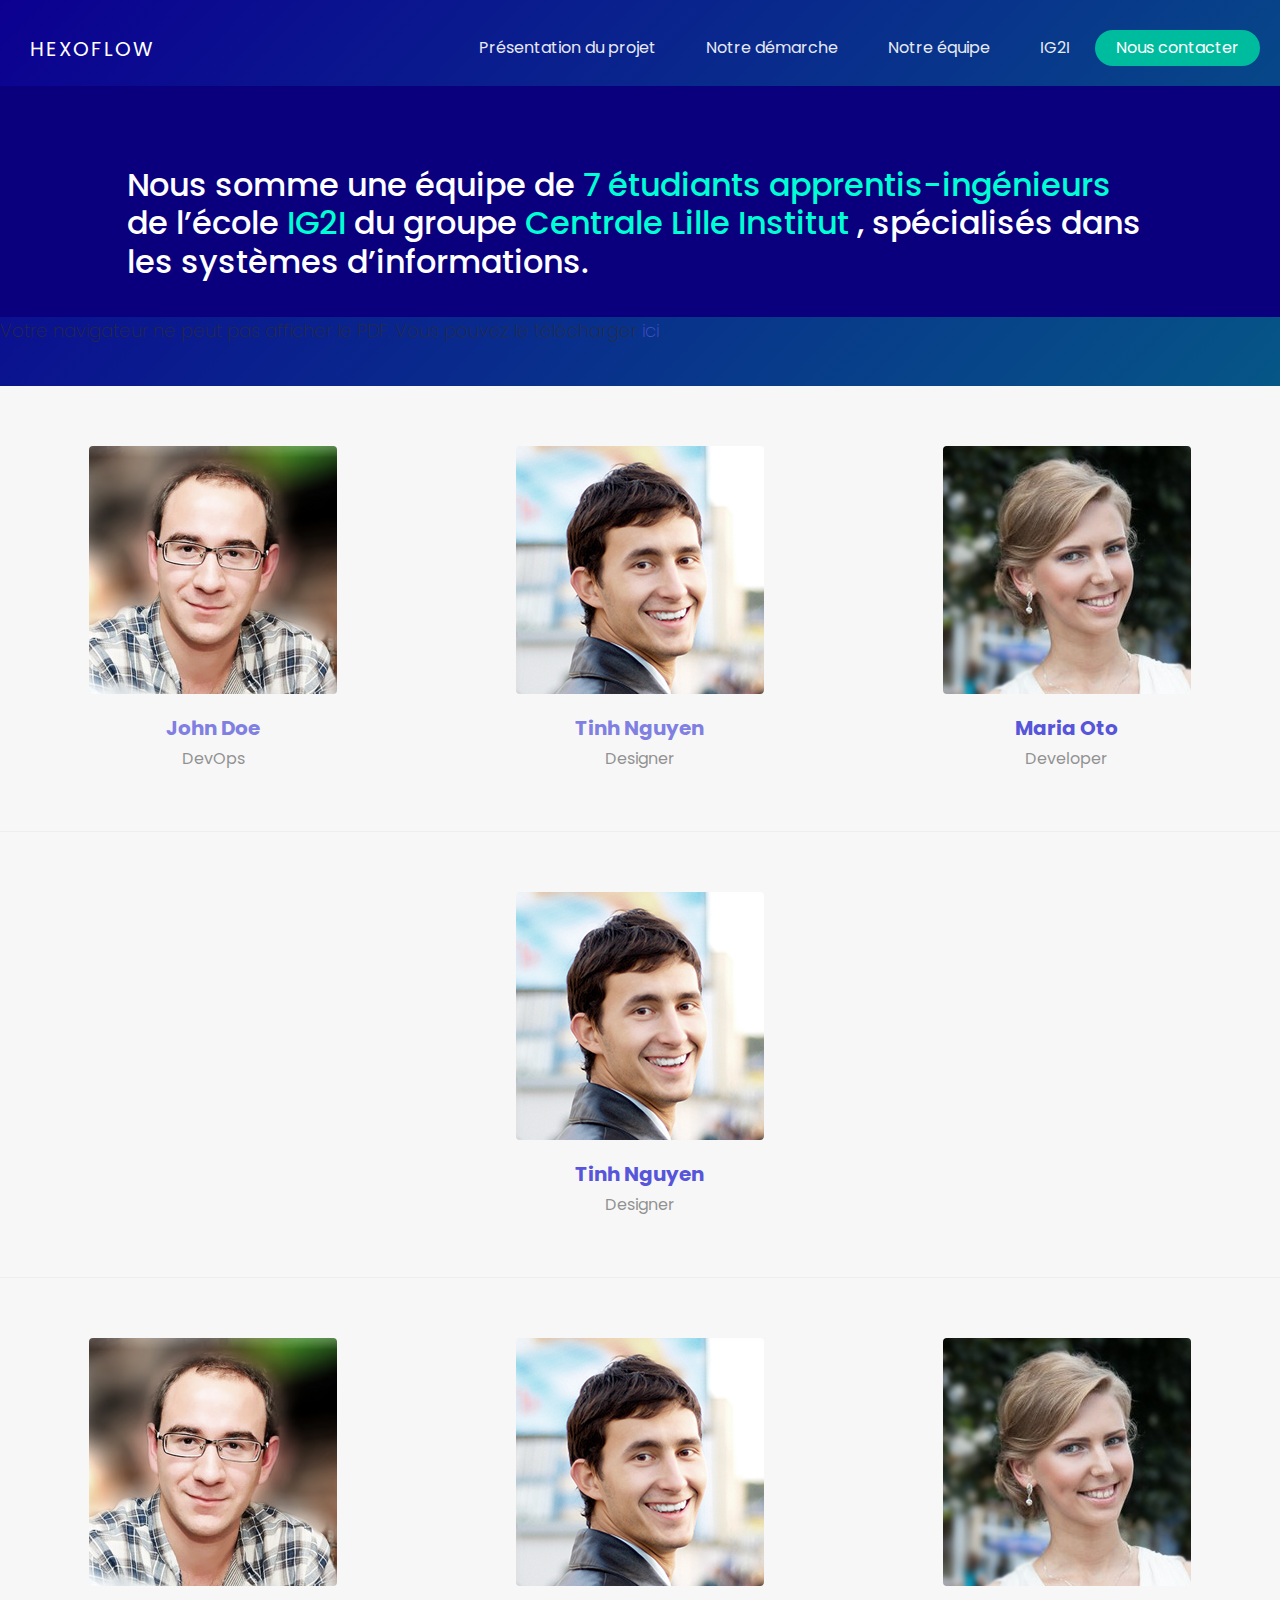
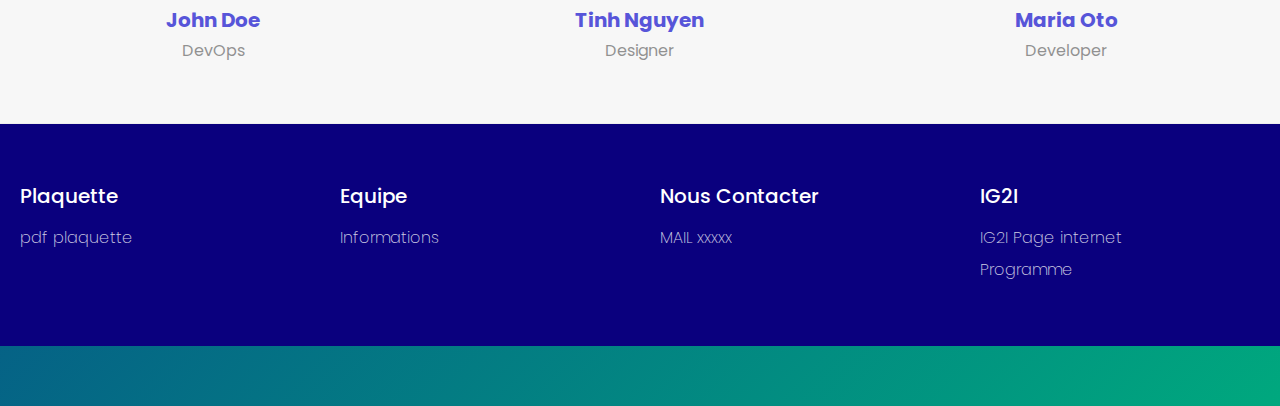
==== dev-space/equipe_info.html @ 952542ab "cv index work" ====
<!DOCTYPE html>
<html lang="en">

<head>
    <meta name="generator" content="Hugo 0.48" />
    <meta charset="utf-8">
    <meta name="robots" content="index, follow">
    <meta name="viewport" content="width=device-width, initial-scale=1.0, shrink-to-fit=no">
    <meta http-equiv="x-ua-compatible" content="ie=edge">
    <title>Hexoflow</title>
    <meta name="keywords" content="yeo">
    <link href="https://fonts.googleapis.com/css?family=Poppins:200,400,700" rel="stylesheet">
    <link rel="stylesheet" href="./css/spectre.css">
    <link rel="stylesheet" href="./css/spectre-icons.css">
    <link rel="stylesheet" href="./css/spectre-exp.css">
    <link rel="stylesheet" href="./css/yeo.css">
    <meta property="og:title" content="">
    <meta property="og:url" content="">
    <meta property="og:description" content="">
    <meta property="og:site_name" content="">
    <meta property="og:type" content="product">
    <meta property="og:image" content="">
</head>

<body>
    <div class="yeo-slogan">
        <div class="container yeo-header">
            <div class="columns">
                <div class="column col-12">
                    <header class="navbar">
                        <section class="navbar-section">
                            <a class="navbar-brand logo" href="./">
                                <img class="logo-img" src="./images_template_template/logo.svg" alt=""><span>Hexoflow</span>
                            </a>
                        </section>
                        <section class="navbar-section hide-sm">
                            <a class="btn btn-link" href="index.html/#pres">Présentation du projet</a>
                            <a class="btn btn-link" href="index.html#Demarche">Notre démarche</a>
                            <a class="btn btn-link" href="index.html#team">Notre équipe</a>
                            <a class="btn btn-link" href="index.html#IG2I">IG2I</a>
                            <a class="btn btn-primary btn-hire-me" href="index.html" >Nous contacter</a>
                        </section>
                    </header>
                </div>
            </div>
        </div>

        <div class="yeo-work" id="Demarche">
            <div class="container information_image">
                <div class="columns">
                    <div class="column col-10 col-sm-12 centered">
                        <h2 class="information_txt-feature">
                            Nous somme une équipe de <span class="yeo-work-feature-bold">7 étudiants apprentis-ingénieurs</span> de l’école <span class="yeo-work-feature-bold">IG2I</span> du groupe 
                            <span class="yeo-work-feature-bold">Centrale Lille Institut </span>, spécialisés dans les systèmes d’informations.
                    </h2>
                    </div>
                </div>
            </div>
        </div>

        <object data="nom_du_fichier.pdf" type="application/pdf" width="100%" height="800px">
            <p>Votre navigateur ne peut pas afficher le PDF. Vous pouvez le télécharger <a href="application/CV_LeMeurEric_FR.pdf">ici</a>.</p>
        </object>
        
        <div class="yeo-team" id="team">
            <div class="container yeo-body">
                <div class="columns">
                    
                    <div class="column col-4 col-sm-12">
                        <a href=""><img class="s-circle" src="./images_template/team-1.jpg" alt=""></a>
                        <a href=""><span class="name">John Doe</span></a>
                        <span class="title">DevOps</span>
                    </div>
                    <div class="column col-4 col-sm-12">
                        <a href=""><img class="s-circle" src="./images_template/team-2.jpg" alt=""></a>
                        <a href=""><span class="name">Tinh Nguyen</span></a>
                        <span class="title">Designer</span>
                    </div>
                    <div class="column col-4 col-sm-12">
                        <a href=""><img class="s-circle" src="./images_template/team-3.jpg" alt=""></a>
                        <a href=" "><span class="name">Maria Oto</span></a>
                        <span class="title">Developer</span>
                    </div>
                </div>
            </div>
        </div>

        <div class="yeo-team" id="team">
            <div class="container yeo-body">
                <div class="columns">
                
                    <div class="column col-4 col-sm-12">
                        
                    </div>
                    <div class="column col-4 col-sm-12">
                        <a href=""><img class="s-circle" src="./images_template/team-2.jpg" alt=""></a>
                        <a href=" "><span class="name">Tinh Nguyen</span></a>
                        <span class="title">Designer</span>
                    </div>
                    <div class="column col-4 col-sm-12">
                        
                    </div>
                </div>
            </div>
        </div>

        <div class="yeo-team" id="team">
            <div class="container yeo-body">
                <div class="columns">
                
                    <div class="column col-4 col-sm-12">
                        <a href=""><img class="s-circle" src="./images_template/team-1.jpg" alt=""></a>
                        <a href=" "><span class="name">John Doe</span></a>
                        <span class="title">DevOps</span>
                    </div>
                    <div class="column col-4 col-sm-12">
                        <a href=""><img class="s-circle" src="./images_template/team-2.jpg" alt=""></a>
                        <a href=" "><span class="name">Tinh Nguyen</span></a>
                        <span class="title">Designer</span>
                    </div>
                    <div class="column col-4 col-sm-12">
                        <a href=""><img class="s-circle" src="./images_template/team-3.jpg" alt=""></a>
                        <a href=" "><span class="name">Maria Oto</span></a>
                        <span class="title">Developer</span>
                    </div>
                </div>
            </div>
        </div>

        <div class="yeo-footer">
            <div class="container">
                <div class="columns">
                    <div class="column col-3 col-sm-6">
                        <div class="yeo-footer-content">
                            <h4>Plaquette</h4>
                            <ul class="nav">
                                <li class="nav-item">
                                    <a href=" ">pdf plaquette</a>
                                </li>
                            </ul>
                        </div>
                    </div>
                    <div class="column col-3 col-sm-6">
                        <div class="yeo-footer-content">
                            <h4>Equipe</h4>
                            <ul class="nav">
                                <li class="nav-item">
                                    <a href=" ">Informations </a>
                                </li>
                                
                            </ul>
                        </div>
                    </div>

                    <div class="column col-3 col-sm-6">
                        <div class="yeo-footer-content">
                            <h4>Nous Contacter</h4>
                            <ul class="nav">
                                <li class="nav-item">
                                    <a href=" ">MAIL xxxxx</a>
                                </li>
                                
                            </ul>
                        </div>
                    </div>

                    <div class="column col-3 col-sm-6">
                        <div class="yeo-footer-content">
                            <h4>IG2I</h4>
                            <ul class="nav">
                                <li class="nav-item">
                                    <a href="https://ig2i.centralelille.fr/"> IG2I Page internet </a>
                                </li>
                                <li class="nav-item">
                                    <a href="https://ig2i.centralelille.fr/ig2i/tronc-commun/"> Programme </a>
                                </li>
                            
                            </ul>
                        </div>
                    </div>

                </div>
            </div>
        </div>
</body>

</html>
---- dev-space/css/spectre-icons.css ----
/*! Spectre.css Icons v0.5.3 | MIT License | github.com/picturepan2/spectre */
.icon {
  box-sizing: border-box;
  display: inline-block;
  font-size: inherit;
  font-style: normal;
  height: 1em;
  position: relative;
  text-indent: -9999px;
  vertical-align: middle;
  width: 1em;
}

.icon::before,
.icon::after {
  display: block;
  left: 50%;
  position: absolute;
  top: 50%;
  transform: translate(-50%, -50%);
}

.icon.icon-2x {
  font-size: 1.6rem;
}

.icon.icon-3x {
  font-size: 2.4rem;
}

.icon.icon-4x {
  font-size: 3.2rem;
}

.accordion .icon,
.btn .icon,
.toast .icon,
.menu .icon {
  vertical-align: -10%;
}

.btn-lg .icon {
  vertical-align: -15%;
}

.icon-arrow-down::before,
.icon-arrow-left::before,
.icon-arrow-right::before,
.icon-arrow-up::before,
.icon-downward::before,
.icon-back::before,
.icon-forward::before,
.icon-upward::before {
  border: .1rem solid currentColor;
  border-bottom: 0;
  border-right: 0;
  content: "";
  height: .65em;
  width: .65em;
}

.icon-arrow-down::before {
  transform: translate(-50%, -75%) rotate(225deg);
}

.icon-arrow-left::before {
  transform: translate(-25%, -50%) rotate(-45deg);
}

.icon-arrow-right::before {
  transform: translate(-75%, -50%) rotate(135deg);
}

.icon-arrow-up::before {
  transform: translate(-50%, -25%) rotate(45deg);
}

.icon-back::after,
.icon-forward::after {
  background: currentColor;
  content: "";
  height: .1rem;
  width: .8em;
}

.icon-downward::after,
.icon-upward::after {
  background: currentColor;
  content: "";
  height: .8em;
  width: .1rem;
}

.icon-back::after {
  left: 55%;
}

.icon-back::before {
  transform: translate(-50%, -50%) rotate(-45deg);
}

.icon-downward::after {
  top: 45%;
}

.icon-downward::before {
  transform: translate(-50%, -50%) rotate(-135deg);
}

.icon-forward::after {
  left: 45%;
}

.icon-forward::before {
  transform: translate(-50%, -50%) rotate(135deg);
}

.icon-upward::after {
  top: 55%;
}

.icon-upward::before {
  transform: translate(-50%, -50%) rotate(45deg);
}

.icon-caret::before {
  border-left: .3em solid transparent;
  border-right: .3em solid transparent;
  border-top: .3em solid currentColor;
  content: "";
  height: 0;
  transform: translate(-50%, -25%);
  width: 0;
}

.icon-menu::before {
  background: currentColor;
  box-shadow: 0 -.35em, 0 .35em;
  content: "";
  height: .1rem;
  width: 100%;
}

.icon-apps::before {
  background: currentColor;
  box-shadow: -.35em -.35em, -.35em 0, -.35em .35em, 0 -.35em, 0 .35em, .35em -.35em, .35em 0, .35em .35em;
  content: "";
  height: 3px;
  width: 3px;
}

.icon-resize-horiz::before,
.icon-resize-horiz::after,
.icon-resize-vert::before,
.icon-resize-vert::after {
  border: .1rem solid currentColor;
  border-bottom: 0;
  border-right: 0;
  content: "";
  height: .45em;
  width: .45em;
}

.icon-resize-horiz::before,
.icon-resize-vert::before {
  transform: translate(-50%, -90%) rotate(45deg);
}

.icon-resize-horiz::after,
.icon-resize-vert::after {
  transform: translate(-50%, -10%) rotate(225deg);
}

.icon-resize-horiz::before {
  transform: translate(-90%, -50%) rotate(-45deg);
}

.icon-resize-horiz::after {
  transform: translate(-10%, -50%) rotate(135deg);
}

.icon-more-horiz::before,
.icon-more-vert::before {
  background: currentColor;
  border-radius: 50%;
  box-shadow: -.4em 0, .4em 0;
  content: "";
  height: 3px;
  width: 3px;
}

.icon-more-vert::before {
  box-shadow: 0 -.4em, 0 .4em;
}

.icon-plus::before,
.icon-minus::before,
.icon-cross::before {
  background: currentColor;
  content: "";
  height: .1rem;
  width: 100%;
}

.icon-plus::after,
.icon-cross::after {
  background: currentColor;
  content: "";
  height: 100%;
  width: .1rem;
}

.icon-cross::before {
  width: 100%;
}

.icon-cross::after {
  height: 100%;
}

.icon-cross::before,
.icon-cross::after {
  transform: translate(-50%, -50%) rotate(45deg);
}

.icon-check::before {
  border: .1rem solid currentColor;
  border-right: 0;
  border-top: 0;
  content: "";
  height: .5em;
  transform: translate(-50%, -75%) rotate(-45deg); 
  width: .9em;
}

.icon-stop {
  border: .1rem solid currentColor;
  border-radius: 50%;
}

.icon-stop::before {
  background: currentColor;
  content: "";
  height: .1rem;
  transform: translate(-50%, -50%) rotate(45deg);
  width: 1em;
}

.icon-shutdown {
  border: .1rem solid currentColor;
  border-radius: 50%;
  border-top-color: transparent;
}

.icon-shutdown::before {
  background: currentColor;
  content: "";
  height: .5em;
  top: .1em;
  width: .1rem;
}

.icon-refresh::before {
  border: .1rem solid currentColor;
  border-radius: 50%;
  border-right-color: transparent;
  content: "";
  height: 1em;
  width: 1em;
}

.icon-refresh::after {
  border: .2em solid currentColor;
  border-left-color: transparent;
  border-top-color: transparent;
  content: "";
  height: 0;
  left: 80%;
  top: 20%;
  width: 0;
}

.icon-search::before {
  border: .1rem solid currentColor;
  border-radius: 50%;
  content: "";
  height: .75em;
  left: 5%;
  top: 5%;
  transform: translate(0, 0) rotate(45deg);
  width: .75em;
}

.icon-search::after {
  background: currentColor;
  content: "";
  height: .1rem;
  left: 80%;
  top: 80%;
  transform: translate(-50%, -50%) rotate(45deg);
  width: .4em;
}

.icon-edit::before {
  border: .1rem solid currentColor;
  content: "";
  height: .4em;
  transform: translate(-40%, -60%) rotate(-45deg);
  width: .85em;
}

.icon-edit::after {
  border: .15em solid currentColor;
  border-right-color: transparent;
  border-top-color: transparent;
  content: "";
  height: 0;
  left: 5%;
  top: 95%;
  transform: translate(0, -100%);
  width: 0;
}

.icon-delete::before {
  border: .1rem solid currentColor;
  border-bottom-left-radius: .1rem;
  border-bottom-right-radius: .1rem;
  border-top: 0;
  content: "";
  height: .75em;
  top: 60%;
  width: .75em;
}

.icon-delete::after {
  background: currentColor;
  box-shadow: -.25em .2em, .25em .2em;
  content: "";
  height: .1rem;
  top: .05rem;
  width: .5em;
}

.icon-share {
  border: .1rem solid currentColor;
  border-radius: .1rem;
  border-right: 0;
  border-top: 0;
}

.icon-share::before {
  border: .1rem solid currentColor;
  border-left: 0;
  border-top: 0;
  content: "";
  height: .4em;
  left: 100%;
  top: .25em;
  transform: translate(-125%, -50%) rotate(-45deg);
  width: .4em;
}

.icon-share::after {
  border: .1rem solid currentColor;
  border-bottom: 0;
  border-radius: 75% 0;
  border-right: 0;
  content: "";
  height: .5em;
  width: .6em;
}

.icon-flag::before {
  background: currentColor;
  content: "";
  height: 1em;
  left: 15%;
  width: .1rem;
}

.icon-flag::after {
  border: .1rem solid currentColor;
  border-bottom-right-radius: .1rem;
  border-left: 0;
  border-top-right-radius: .1rem;
  content: "";
  height: .65em;
  left: 60%;
  top: 35%;
  width: .8em;
}

.icon-bookmark::before {
  border: .1rem solid currentColor;
  border-bottom: 0;
  border-top-left-radius: .1rem;
  border-top-right-radius: .1rem;
  content: "";
  height: .9em;
  width: .8em;
}

.icon-bookmark::after {
  border: .1rem solid currentColor;
  border-bottom: 0;
  border-left: 0;
  border-radius: .1rem;
  content: "";
  height: .5em;
  transform: translate(-50%, 35%) rotate(-45deg) skew(15deg, 15deg);
  width: .5em;
}

.icon-download,
.icon-upload {
  border-bottom: .1rem solid currentColor;
}

.icon-download::before,
.icon-upload::before {
  border: .1rem solid currentColor;
  border-bottom: 0;
  border-right: 0;
  content: "";
  height: .5em;
  transform: translate(-50%, -60%) rotate(-135deg); 
  width: .5em;
}

.icon-download::after,
.icon-upload::after {
  background: currentColor;
  content: "";
  height: .6em;
  top: 40%;
  width: .1rem;
}

.icon-upload::before {
  transform: translate(-50%, -60%) rotate(45deg);
}

.icon-upload::after {
  top: 50%;
}

.icon-time {
  border: .1rem solid currentColor;
  border-radius: 50%;
}

.icon-time::before {
  background: currentColor;
  content: "";
  height: .4em;
  transform: translate(-50%, -75%);
  width: .1rem;
}

.icon-time::after {
  background: currentColor;
  content: "";
  height: .3em;
  transform: translate(-50%, -75%) rotate(90deg);
  transform-origin: 50% 90%;
  width: .1rem;
}

.icon-mail::before {
  border: .1rem solid currentColor;
  border-radius: .1rem;
  content: "";
  height: .8em;
  width: 1em;
}

.icon-mail::after {
  border: .1rem solid currentColor;
  border-right: 0;
  border-top: 0;
  content: "";
  height: .5em;
  transform: translate(-50%, -90%) rotate(-45deg) skew(10deg, 10deg);
  width: .5em;
}

.icon-people::before {
  border: .1rem solid currentColor;
  border-radius: 50%;
  content: "";
  height: .45em;
  top: 25%;
  width: .45em;
}

.icon-people::after {
  border: .1rem solid currentColor;
  border-radius: 50% 50% 0 0;
  content: "";
  height: .4em;
  top: 75%;
  width: .9em;
}

.icon-message {
  border: .1rem solid currentColor;
  border-bottom: 0;
  border-radius: .1rem;
  border-right: 0;
}

.icon-message::before {
  border: .1rem solid currentColor;
  border-bottom-right-radius: .1rem;
  border-left: 0;
  border-top: 0;
  content: "";
  height: .8em;
  left: 65%;
  top: 40%;
  width: .7em;
}

.icon-message::after {
  background: currentColor;
  border-radius: .1rem;
  content: "";
  height: .3em;
  left: 10%;
  top: 100%;
  transform: translate(0, -90%) rotate(45deg);
  width: .1rem;
}

.icon-photo {
  border: .1rem solid currentColor;
  border-radius: .1rem;
}

.icon-photo::before {
  border: .1rem solid currentColor;
  border-radius: 50%;
  content: "";
  height: .25em;
  left: 35%;
  top: 35%;
  width: .25em;
}

.icon-photo::after {
  border: .1rem solid currentColor;
  border-bottom: 0;
  border-left: 0;
  content: "";
  height: .5em;
  left: 60%;
  transform: translate(-50%, 25%) rotate(-45deg);
  width: .5em;
}

.icon-link::before,
.icon-link::after {
  border: .1rem solid currentColor;
  border-radius: 5em 0 0 5em;
  border-right: 0;
  content: "";
  height: .5em;
  width: .75em;
}

.icon-link::before {
  transform: translate(-70%, -45%) rotate(-45deg);
}

.icon-link::after {
  transform: translate(-30%, -55%) rotate(135deg);
}

.icon-location::before {
  border: .1rem solid currentColor;
  border-radius: 50% 50% 50% 0;
  content: "";
  height: .8em;
  transform: translate(-50%, -60%) rotate(-45deg);
  width: .8em;
}

.icon-location::after {
  border: .1rem solid currentColor;
  border-radius: 50%;
  content: "";
  height: .2em;
  transform: translate(-50%, -80%);
  width: .2em;
}

.icon-emoji {
  border: .1rem solid currentColor;
  border-radius: 50%;
}

.icon-emoji::before {
  border-radius: 50%;
  box-shadow: -.17em -.15em, .17em -.15em;
  content: "";
  height: .1em;
  width: .1em;
}

.icon-emoji::after {
  border: .1rem solid currentColor;
  border-bottom-color: transparent;
  border-radius: 50%;
  border-right-color: transparent;
  content: "";
  height: .5em;
  transform: translate(-50%, -40%) rotate(-135deg);
  width: .5em;
}
---- dev-space/css/spectre-exp.css ----
/*! Spectre.css Experimentals v0.5.3 | MIT License | github.com/picturepan2/spectre */
.form-autocomplete {
  position: relative;
}

.form-autocomplete .form-autocomplete-input {
  align-content: flex-start;
  display: flex;
  display: -ms-flexbox;
  -ms-flex-line-pack: start;
  -ms-flex-wrap: wrap;
  flex-wrap: wrap;
  height: auto;
  min-height: 1.6rem;
  padding: .1rem;
}

.form-autocomplete .form-autocomplete-input.is-focused {
  border-color: #5755d9; 
  box-shadow: 0 0 0 .1rem rgba(87, 85, 217, .2);
}

.form-autocomplete .form-autocomplete-input .form-input {
  border-color: transparent;
  box-shadow: none;
  display: inline-block;
  -ms-flex: 1 0 auto;
  flex: 1 0 auto;
  height: 1.2rem;
  line-height: .8rem;
  margin: .1rem;
  width: auto;
}

.form-autocomplete .menu {
  left: 0;
  position: absolute;
  top: 100%;
  width: 100%;
}

.form-autocomplete.autocomplete-oneline .form-autocomplete-input {
  -ms-flex-wrap: nowrap;
  flex-wrap: nowrap;
  overflow-x: auto;
}

.form-autocomplete.autocomplete-oneline .chip {
  -ms-flex: 1 0 auto;
  flex: 1 0 auto;
}

.calendar {
  border: .05rem solid #e7e9ed;
  border-radius: .1rem;
  display: block;
  min-width: 280px;
}

.calendar .calendar-nav {
  align-items: center;
  background: #f8f9fa;
  border-top-left-radius: .1rem;
  border-top-right-radius: .1rem;
  display: flex;
  display: -ms-flexbox;
  -ms-flex-align: center;
  font-size: .9rem;
  padding: .4rem;
}

.calendar .calendar-header,
.calendar .calendar-body {
  display: flex;
  display: -ms-flexbox;
  -ms-flex-pack: center;
  -ms-flex-wrap: wrap;
  flex-wrap: wrap;
  justify-content: center;
  padding: .4rem 0;
}

.calendar .calendar-header .calendar-date,
.calendar .calendar-body .calendar-date {
  -ms-flex: 0 0 14.28%;
  flex: 0 0 14.28%;
  max-width: 14.28%;
}

.calendar .calendar-header {
  background: #f8f9fa;
  border-bottom: .05rem solid #e7e9ed;
  color: #acb3c2;
  font-size: .7rem;
  text-align: center;
}

.calendar .calendar-body {
  color: #667189;
}

.calendar .calendar-date {
  border: 0;
  padding: .2rem;
}

.calendar .calendar-date .date-item {
  -webkit-appearance: none;
  -moz-appearance: none;
  appearance: none;
  background: transparent;
  border: .05rem solid transparent;
  border-radius: 50%;
  color: #667189;
  cursor: pointer;
  font-size: .7rem;
  height: 1.4rem;
  line-height: 1rem;
  outline: none;
  padding: .1rem;
  position: relative;
  text-align: center;
  text-decoration: none;
  transition: all .2s ease;
  vertical-align: middle;
  white-space: nowrap;
  width: 1.4rem;
}

.calendar .calendar-date .date-item.date-today {
  border-color: #e5e5f9;
  color: #5755d9;
}

.calendar .calendar-date .date-item:focus {
  box-shadow: 0 0 0 .1rem rgba(87, 85, 217, .2);
}

.calendar .calendar-date .date-item:focus,
.calendar .calendar-date .date-item:hover {
  background: #fefeff;
  border-color: #e5e5f9;
  color: #5755d9;
  text-decoration: none;
}

.calendar .calendar-date .date-item:active,
.calendar .calendar-date .date-item.active {
  background: #4b48d6;
  border-color: #3634d2;
  color: #fff;
}

.calendar .calendar-date .date-item.badge::after {
  position: absolute;
  right: 3px;
  top: 3px;
  transform: translate(50%, -50%);
}

.calendar .calendar-date .date-item:disabled,
.calendar .calendar-date .date-item.disabled,
.calendar .calendar-date .calendar-event:disabled,
.calendar .calendar-date .calendar-event.disabled {
  cursor: default;
  opacity: .25;
  pointer-events: none;
}

.calendar .calendar-date.prev-month .date-item,
.calendar .calendar-date.prev-month .calendar-event,
.calendar .calendar-date.next-month .date-item,
.calendar .calendar-date.next-month .calendar-event {
  opacity: .25;
}

.calendar .calendar-range {
  position: relative;
}

.calendar .calendar-range::before {
  background: #f1f1fc;
  content: "";
  height: 1.4rem;
  left: 0;
  position: absolute;
  right: 0;
  top: 50%;
  transform: translateY(-50%);
}

.calendar .calendar-range.range-start::before {
  left: 50%;
}

.calendar .calendar-range.range-end::before {
  right: 50%;
}

.calendar .calendar-range.range-start .date-item,
.calendar .calendar-range.range-end .date-item {
  background: #4b48d6;
  border-color: #3634d2;
  color: #fff;
}

.calendar .calendar-range .date-item {
  color: #5755d9;
}

.calendar.calendar-lg .calendar-body {
  padding: 0;
}

.calendar.calendar-lg .calendar-body .calendar-date {
  border-bottom: .05rem solid #e7e9ed;
  border-right: .05rem solid #e7e9ed;
  display: flex;
  display: -ms-flexbox;
  -ms-flex-direction: column;
  flex-direction: column;
  height: 5.5rem;
  padding: 0;
}

.calendar.calendar-lg .calendar-body .calendar-date:nth-child(7n) {
  border-right: 0;
}

.calendar.calendar-lg .calendar-body .calendar-date:nth-last-child(-n+7) {
  border-bottom: 0;
}

.calendar.calendar-lg .date-item {
  align-self: flex-end;
  -ms-flex-item-align: end;
  height: 1.4rem;
  margin-right: .2rem;
  margin-top: .2rem;
}

.calendar.calendar-lg .calendar-range::before {
  top: 19px;
}

.calendar.calendar-lg .calendar-range.range-start::before {
  left: auto;
  width: 19px;
}

.calendar.calendar-lg .calendar-range.range-end::before {
  right: 19px;
}

.calendar.calendar-lg .calendar-events {
  flex-grow: 1;
  -ms-flex-positive: 1;
  line-height: 1;
  overflow-y: auto;
  padding: .2rem;
}

.calendar.calendar-lg .calendar-event {
  border-radius: .1rem;
  display: block;
  font-size: .7rem;
  margin: .1rem auto;
  overflow: hidden;
  padding: 3px 4px;
  text-overflow: ellipsis;
  white-space: nowrap;
}

.carousel {
  background: #f8f9fa;
  display: block;
  overflow: hidden;
  -webkit-overflow-scrolling: touch;
  position: relative;
  width: 100%;
  z-index: 1;
}

.carousel .carousel-container {
  height: 100%;
  left: 0;
  position: relative;
}

.carousel .carousel-container::before {
  content: "";
  display: block;
  padding-bottom: 56.25%;
}

.carousel .carousel-container .carousel-item {
  animation: carousel-slideout 1s ease-in-out 1;
  height: 100%;
  left: 0;
  margin: 0;
  opacity: 0;
  position: absolute;
  top: 0;
  width: 100%;
}

.carousel .carousel-container .carousel-item:hover .item-prev,
.carousel .carousel-container .carousel-item:hover .item-next {
  opacity: 1;
}

.carousel .carousel-container .item-prev,
.carousel .carousel-container .item-next {
  background: rgba(231, 233, 237, .25);
  border-color: rgba(231, 233, 237, .5);
  color: #e7e9ed;
  opacity: 0;
  position: absolute;
  top: 50%;
  transform: translateY(-50%);
  transition: all .4s ease;
  z-index: 100;
}

.carousel .carousel-container .item-prev {
  left: 1rem;
}

.carousel .carousel-container .item-next {
  right: 1rem;
}

.carousel .carousel-locator:nth-of-type(1):checked ~ .carousel-container .carousel-item:nth-of-type(1),
.carousel .carousel-locator:nth-of-type(2):checked ~ .carousel-container .carousel-item:nth-of-type(2),
.carousel .carousel-locator:nth-of-type(3):checked ~ .carousel-container .carousel-item:nth-of-type(3),
.carousel .carousel-locator:nth-of-type(4):checked ~ .carousel-container .carousel-item:nth-of-type(4) {
  animation: carousel-slidein .75s ease-in-out 1;
  opacity: 1;
  z-index: 100;
}

.carousel .carousel-locator:nth-of-type(1):checked ~ .carousel-nav .nav-item:nth-of-type(1),
.carousel .carousel-locator:nth-of-type(2):checked ~ .carousel-nav .nav-item:nth-of-type(2),
.carousel .carousel-locator:nth-of-type(3):checked ~ .carousel-nav .nav-item:nth-of-type(3),
.carousel .carousel-locator:nth-of-type(4):checked ~ .carousel-nav .nav-item:nth-of-type(4) {
  color: #e7e9ed;
}

.carousel .carousel-nav {
  bottom: .4rem;
  display: flex;
  display: -ms-flexbox;
  -ms-flex-pack: center;
  justify-content: center;
  left: 50%;
  position: absolute;
  transform: translateX(-50%);
  width: 10rem;
  z-index: 100;
}

.carousel .carousel-nav .nav-item {
  color: rgba(231, 233, 237, .5);
  display: block;
  -ms-flex: 1 0 auto;
  flex: 1 0 auto;
  height: 1.6rem;
  margin: .2rem;
  max-width: 2.5rem;
  position: relative;
}

.carousel .carousel-nav .nav-item::before {
  background: currentColor;
  content: "";
  display: block;
  height: .1rem;
  position: absolute;
  top: .5rem;
  width: 100%;
}

@keyframes carousel-slidein {
  0% {
    transform: translateX(100%);
  }
  100% {
    transform: translateX(0);
  }
}

@keyframes carousel-slideout {
  0% {
    opacity: 1;
    transform: translateX(0);
  }
  100% {
    opacity: 1;
    transform: translateX(-50%);
  }
}

.comparison-slider {
  height: 50vh;
  overflow: hidden;
  -webkit-overflow-scrolling: touch; 
  position: relative;
  width: 100%;
}

.comparison-slider .comparison-before,
.comparison-slider .comparison-after {
  height: 100%;
  left: 0;
  margin: 0;
  overflow: hidden;
  position: absolute;
  top: 0;
}

.comparison-slider .comparison-before img,
.comparison-slider .comparison-after img {
  height: 100%;
  object-fit: cover;
  object-position: left center;
  position: absolute;
  width: 100%;
}

.comparison-slider .comparison-before {
  width: 100%;
  z-index: 1;
}

.comparison-slider .comparison-before .comparison-label {
  right: .8rem;
}

.comparison-slider .comparison-after {
  max-width: 100%;
  min-width: 0;
  z-index: 2;
}

.comparison-slider .comparison-after::before {
  background: transparent;
  content: "";
  cursor: default;
  height: 100%;
  left: 0;
  position: absolute;
  right: .8rem;
  top: 0;
  z-index: 1;
}

.comparison-slider .comparison-after::after {
  background: currentColor;
  border-radius: 50%;
  box-shadow: 0 -5px, 0 5px;
  color: #fff;
  content: "";
  height: 3px;
  position: absolute;
  right: .4rem;
  top: 50%;
  transform: translate(50%, -50%);
  width: 3px;
}

.comparison-slider .comparison-after .comparison-label {
  left: .8rem;
}

.comparison-slider .comparison-resizer {
  animation: first-run 1.5s 1 ease-in-out;
  cursor: ew-resize;
  height: .8rem;
  left: 0;
  max-width: 100%;
  min-width: .8rem;
  opacity: 0;
  outline: none;
  position: relative;
  resize: horizontal;
  top: 50%;
  transform: translateY(-50%) scaleY(30);
  width: 0;
}

.comparison-slider .comparison-label {
  background: rgba(69, 77, 93, .5);
  bottom: .8rem;
  color: #fff;
  padding: .2rem .4rem;
  position: absolute;
  -webkit-user-select: none;
  -moz-user-select: none;
  -ms-user-select: none;
  user-select: none;
}

@keyframes first-run {
  0% {
    width: 0;
  }
  25% {
    width: 2.4rem;
  }
  50% {
    width: .8rem;
  }
  75% {
    width: 1.2rem;
  }
  100% {
    width: 0;
  }
}

.filter .filter-tag#tag-0:checked ~ .filter-nav .chip[for="tag-0"],
.filter .filter-tag#tag-1:checked ~ .filter-nav .chip[for="tag-1"],
.filter .filter-tag#tag-2:checked ~ .filter-nav .chip[for="tag-2"],
.filter .filter-tag#tag-3:checked ~ .filter-nav .chip[for="tag-3"],
.filter .filter-tag#tag-4:checked ~ .filter-nav .chip[for="tag-4"],
.filter .filter-tag#tag-5:checked ~ .filter-nav .chip[for="tag-5"],
.filter .filter-tag#tag-6:checked ~ .filter-nav .chip[for="tag-6"],
.filter .filter-tag#tag-7:checked ~ .filter-nav .chip[for="tag-7"],
.filter .filter-tag#tag-8:checked ~ .filter-nav .chip[for="tag-8"] {
  background: #5755d9;
  color: #fff;
}

.filter .filter-tag#tag-1:checked ~ .filter-body .filter-item:not([data-tag~="tag-1"]),
.filter .filter-tag#tag-2:checked ~ .filter-body .filter-item:not([data-tag~="tag-2"]),
.filter .filter-tag#tag-3:checked ~ .filter-body .filter-item:not([data-tag~="tag-3"]),
.filter .filter-tag#tag-4:checked ~ .filter-body .filter-item:not([data-tag~="tag-4"]),
.filter .filter-tag#tag-5:checked ~ .filter-body .filter-item:not([data-tag~="tag-5"]),
.filter .filter-tag#tag-6:checked ~ .filter-body .filter-item:not([data-tag~="tag-6"]),
.filter .filter-tag#tag-7:checked ~ .filter-body .filter-item:not([data-tag~="tag-7"]),
.filter .filter-tag#tag-8:checked ~ .filter-body .filter-item:not([data-tag~="tag-8"]) {
  display: none;
}

.filter .filter-nav {
  margin: .4rem 0;
}

.filter .filter-body {
  display: flex;
  display: -ms-flexbox;
  -ms-flex-wrap: wrap;
  flex-wrap: wrap;
}

.meter {
  -webkit-appearance: none;
  -moz-appearance: none;
  appearance: none;
  background: #f8f9fa;
  border: 0;
  border-radius: .1rem;
  display: block;
  height: .8rem; 
  width: 100%;
}

.meter::-webkit-meter-inner-element {
  display: block;
}

.meter::-webkit-meter-bar,
.meter::-webkit-meter-optimum-value,
.meter::-webkit-meter-suboptimum-value,
.meter::-webkit-meter-even-less-good-value {
  border-radius: .1rem;
}

.meter::-webkit-meter-bar {
  background: #f8f9fa;
}

.meter::-webkit-meter-optimum-value {
  background: #32b643;
}

.meter::-webkit-meter-suboptimum-value {
  background: #ffb700;
}

.meter::-webkit-meter-even-less-good-value {
  background: #e85600;
}

.meter::-moz-meter-bar,
.meter:-moz-meter-optimum,
.meter:-moz-meter-sub-optimum,
.meter:-moz-meter-sub-sub-optimum {
  border-radius: .1rem;
}

.meter:-moz-meter-optimum::-moz-meter-bar {
  background: #32b643;
}

.meter:-moz-meter-sub-optimum::-moz-meter-bar {
  background: #ffb700;
}

.meter:-moz-meter-sub-sub-optimum::-moz-meter-bar {
  background: #e85600;
}

.off-canvas {
  display: flex;
  display: -ms-flexbox;
  -ms-flex-flow: nowrap;
  flex-flow: nowrap;
  height: 100%;
  position: relative;
  width: 100%;
}

.off-canvas .off-canvas-toggle {
  display: block;
  left: .4rem; 
  position: absolute;
  top: .4rem;
  transition: none;
  z-index: 1;
}

.off-canvas .off-canvas-sidebar {
  background: #f8f9fa;
  bottom: 0;
  left: 0;
  min-width: 10rem;
  overflow-y: auto;
  position: fixed;
  top: 0;
  transform: translateX(-100%); 
  transition: transform .25s ease;
  z-index: 200;
}

.off-canvas .off-canvas-content {
  -ms-flex: 1 1 auto;
  flex: 1 1 auto;
  height: 100%;
  padding: .4rem .4rem .4rem 4rem;
}

.off-canvas .off-canvas-overlay {
  background: rgba(69, 77, 93, .1);
  border-color: transparent;
  border-radius: 0;
  bottom: 0;
  display: none;
  height: 100%;
  left: 0;
  position: fixed;
  right: 0;
  top: 0;
  width: 100%;
}

.off-canvas .off-canvas-sidebar:target,
.off-canvas .off-canvas-sidebar.active {
  transform: translateX(0);
}

.off-canvas .off-canvas-sidebar:target ~ .off-canvas-overlay,
.off-canvas .off-canvas-sidebar.active ~ .off-canvas-overlay {
  display: block;
  z-index: 100;
}

@media (min-width: 960px) {
  .off-canvas.off-canvas-sidebar-show .off-canvas-toggle {
    display: none;
  }
  .off-canvas.off-canvas-sidebar-show .off-canvas-sidebar {
    -ms-flex: 0 0 auto;
    flex: 0 0 auto;
    position: relative;
    transform: none;
  }
  .off-canvas.off-canvas-sidebar-show .off-canvas-overlay {
    display: none !important;
  }
}

.parallax {
  display: block;
  height: auto;
  position: relative;
  width: auto;
}

.parallax .parallax-content {
  box-shadow: 0 1rem 2.1rem rgba(69, 77, 93, .3);
  height: auto;
  transform: perspective(1000px);
  transform-style: preserve-3d;
  transition: all .4s ease;
  width: 100%;
}

.parallax .parallax-content::before {
  content: "";
  display: block;
  height: 100%;
  left: 0;
  position: absolute;
  top: 0;
  width: 100%;
}

.parallax .parallax-front {
  align-items: center;
  color: #fff;
  display: flex;
  display: -ms-flexbox;
  -ms-flex-align: center;
  -ms-flex-pack: center;
  height: 100%;
  justify-content: center;
  left: 0;
  position: absolute;
  text-align: center;
  text-shadow: 0 0 20px rgba(69, 77, 93, .75);
  top: 0;
  transform: translateZ(50px) scale(.95);
  transition: all .4s ease;
  width: 100%;
  z-index: 1;
}

.parallax .parallax-top-left {
  height: 50%;
  left: 0;
  outline: none;
  position: absolute;
  top: 0; 
  width: 50%;
  z-index: 100;
}

.parallax .parallax-top-left:focus ~ .parallax-content,
.parallax .parallax-top-left:hover ~ .parallax-content {
  transform: perspective(1000px) rotateX(3deg) rotateY(-3deg);
}

.parallax .parallax-top-left:focus ~ .parallax-content::before,
.parallax .parallax-top-left:hover ~ .parallax-content::before {
  background: linear-gradient(135deg, rgba(255, 255, 255, .35) 0%, transparent 50%);
}

.parallax .parallax-top-left:focus ~ .parallax-content .parallax-front,
.parallax .parallax-top-left:hover ~ .parallax-content .parallax-front {
  transform: translate3d(4.5px, 4.5px, 50px) scale(.95);
}

.parallax .parallax-top-right {
  height: 50%;
  outline: none;
  position: absolute;
  right: 0;
  top: 0; 
  width: 50%;
  z-index: 100;
}

.parallax .parallax-top-right:focus ~ .parallax-content,
.parallax .parallax-top-right:hover ~ .parallax-content {
  transform: perspective(1000px) rotateX(3deg) rotateY(3deg);
}

.parallax .parallax-top-right:focus ~ .parallax-content::before,
.parallax .parallax-top-right:hover ~ .parallax-content::before {
  background: linear-gradient(-135deg, rgba(255, 255, 255, .35) 0%, transparent 50%);
}

.parallax .parallax-top-right:focus ~ .parallax-content .parallax-front,
.parallax .parallax-top-right:hover ~ .parallax-content .parallax-front {
  transform: translate3d(-4.5px, 4.5px, 50px) scale(.95);
}

.parallax .parallax-bottom-left {
  bottom: 0;
  height: 50%;
  left: 0; 
  outline: none;
  position: absolute;
  width: 50%;
  z-index: 100;
}

.parallax .parallax-bottom-left:focus ~ .parallax-content,
.parallax .parallax-bottom-left:hover ~ .parallax-content {
  transform: perspective(1000px) rotateX(-3deg) rotateY(-3deg);
}

.parallax .parallax-bottom-left:focus ~ .parallax-content::before,
.parallax .parallax-bottom-left:hover ~ .parallax-content::before {
  background: linear-gradient(45deg, rgba(255, 255, 255, .35) 0%, transparent 50%);
}

.parallax .parallax-bottom-left:focus ~ .parallax-content .parallax-front,
.parallax .parallax-bottom-left:hover ~ .parallax-content .parallax-front {
  transform: translate3d(4.5px, -4.5px, 50px) scale(.95);
}

.parallax .parallax-bottom-right {
  bottom: 0;
  height: 50%;
  outline: none;
  position: absolute;
  right: 0; 
  width: 50%;
  z-index: 100;
}

.parallax .parallax-bottom-right:focus ~ .parallax-content,
.parallax .parallax-bottom-right:hover ~ .parallax-content {
  transform: perspective(1000px) rotateX(-3deg) rotateY(3deg);
}

.parallax .parallax-bottom-right:focus ~ .parallax-content::before,
.parallax .parallax-bottom-right:hover ~ .parallax-content::before {
  background: linear-gradient(-45deg, rgba(255, 255, 255, .35) 0%, transparent 50%);
}

.parallax .parallax-bottom-right:focus ~ .parallax-content .parallax-front,
.parallax .parallax-bottom-right:hover ~ .parallax-content .parallax-front {
  transform: translate3d(-4.5px, -4.5px, 50px) scale(.95);
}

.progress {
  -webkit-appearance: none;
  -moz-appearance: none;
  appearance: none;
  background: #f0f1f4;
  border: 0;
  border-radius: .1rem;
  color: #5755d9;
  height: .2rem;
  position: relative;
  width: 100%;
}

.progress::-webkit-progress-bar {
  background: transparent;
  border-radius: .1rem;
}

.progress::-webkit-progress-value {
  background: #5755d9;
  border-radius: .1rem;
}

.progress::-moz-progress-bar {
  background: #5755d9;
  border-radius: .1rem;
}

.progress:indeterminate {
  animation: progress-indeterminate 1.5s linear infinite;
  background: #f0f1f4 linear-gradient(to right, #5755d9 30%, #f0f1f4 30%) top left/150% 150% no-repeat;
}

.progress:indeterminate::-moz-progress-bar {
  background: transparent;
}

@keyframes progress-indeterminate {
  0% {
    background-position: 200% 0;
  }
  100% {
    background-position: -200% 0;
  }
}

.slider {
  -webkit-appearance: none;
  -moz-appearance: none;
  appearance: none;
  background: transparent;
  display: block;
  height: 1.2rem; 
  width: 100%;
}

.slider:focus {
  box-shadow: 0 0 0 .1rem rgba(87, 85, 217, .2);
  outline: none;
}

.slider.tooltip:not([data-tooltip])::after {
  content: attr(value);
}

.slider::-webkit-slider-thumb {
  -webkit-appearance: none;
  background: #5755d9;
  border: 0;
  border-radius: 50%;
  height: .6rem;
  margin-top: -.25rem;
  transition: transform .2s ease;
  width: .6rem;
}

.slider::-moz-range-thumb {
  background: #5755d9;
  border: 0;
  border-radius: 50%;
  height: .6rem;
  transition: transform .2s ease;
  width: .6rem;
}

.slider::-ms-thumb {
  background: #5755d9;
  border: 0;
  border-radius: 50%;
  height: .6rem;
  transition: transform .2s ease;
  width: .6rem;
}

.slider:active::-webkit-slider-thumb {
  transform: scale(1.25);
}

.slider:active::-moz-range-thumb {
  transform: scale(1.25);
}

.slider:active::-ms-thumb {
  transform: scale(1.25);
}

.slider:disabled::-webkit-slider-thumb,
.slider.disabled::-webkit-slider-thumb {
  background: #e7e9ed;
  transform: scale(1);
}

.slider:disabled::-moz-range-thumb,
.slider.disabled::-moz-range-thumb {
  background: #e7e9ed;
  transform: scale(1);
}

.slider:disabled::-ms-thumb,
.slider.disabled::-ms-thumb {
  background: #e7e9ed;
  transform: scale(1);
}

.slider::-webkit-slider-runnable-track {
  background: #f0f1f4;
  border-radius: .1rem;
  height: .1rem;
  width: 100%;
}

.slider::-moz-range-track {
  background: #f0f1f4;
  border-radius: .1rem;
  height: .1rem;
  width: 100%;
}

.slider::-ms-track {
  background: #f0f1f4;
  border-radius: .1rem;
  height: .1rem;
  width: 100%;
}

.slider::-ms-fill-lower {
  background: #5755d9;
}

.timeline .timeline-item {
  display: flex;
  display: -ms-flexbox;
  margin-bottom: 1.2rem;
  position: relative;
}

.timeline .timeline-item::before {
  background: #e7e9ed;
  content: "";
  height: 100%;
  left: 11px;
  position: absolute;
  top: 1.2rem;
  width: 2px;
}

.timeline .timeline-item .timeline-left {
  -ms-flex: 0 0 auto;
  flex: 0 0 auto;
}

.timeline .timeline-item .timeline-content {
  -ms-flex: 1 1 auto;
  flex: 1 1 auto;
  padding: 2px 0 2px .8rem;
}

.timeline .timeline-item .timeline-icon {
  border-radius: 50%;
  color: #fff;
  display: block;
  height: 1.2rem;
  text-align: center;
  width: 1.2rem;
}

.timeline .timeline-item .timeline-icon::before {
  border: .1rem solid #5755d9;
  border-radius: 50%;
  content: "";
  display: block;
  height: .4rem;
  left: .4rem;
  position: absolute;
  top: .4rem;
  width: .4rem;
}

.timeline .timeline-item .timeline-icon.icon-lg {
  background: #5755d9;
  line-height: 1.2rem;
}

.timeline .timeline-item .timeline-icon.icon-lg::before {
  content: none;
}
---- dev-space/css/yeo.css ----
body {
    background: #fff;
    font-family: 'Poppins', sans-serif;
    color: #2E2E2E;
    font-weight: 400;
}

.container {
    max-width: 1280px;
    padding-left: 1rem;
    padding-right: 1rem;
}

a:focus {
    box-shadow: none;
}

a:focus,
a:hover,
a:active {
    text-decoration: none;
    color: #2623d0;
}


.container .columns {
    margin-left: -1rem;
    margin-right: -1rem;
}

.container .column {
    padding-left: 1rem;
    padding-right: 1rem;
}

.yeo-body {
    max-width: 1280px;
    padding-left: 1rem;
    padding-right: 1rem;
    text-align: center;
}


.navbar .navbar-brand.logo {
    font-size: 1rem;
    font-weight: 400;
    text-transform: uppercase;
    font-family: 'Poppins', sans-serif;
    letter-spacing: 2px;
}

.logo-img {
    padding-right: 10px;
    display: inline-block;
    height: 24px;
}

.yeo-slogan {
    background: #0a007e center;
    background-size: auto;
    padding-bottom: 3rem;
/* Rectangle 10: */
background-image: -webkit-linear-gradient(44deg, #0C0091 0%, #00A87E 100%);
background-image: -o-linear-gradient(44deg, #0C0091 0%, #00A87E 100%);
background-image: linear-gradient(134deg, #0C0091 0%, #00A87E 100%);
}

.yeo-slogan .slogan-bold {
    display: block;
}

.yeo-slogan .slogan-normal {
    display: block;
}

.yeo-slogan p {
    font-size: .9rem;
    line-height: 1.6;
    font-weight: 200;
    opacity: 0.8;
    width: 90%;
    margin-bottom: 2rem;
}

.slogan {
    background: transparent;
    padding-top: 3rem;
    color: #fff;
    text-align: left;
    max-width: 1280px;
}

.slogan h1 {
    font-size: 3.2rem;
    font-family: 'Poppins', serif;
    font-weight: 700;
    text-shadow: 0px 5px 8px rgba(0, 0, 0, 0.1);
    line-height: 1.3;
    max-width: 950px;
    margin-bottom: 1rem;
    letter-spacing: 0.05rem;
}


.slogan-img {
    max-width: 100%;
    margin-top: 25px;
}

.yeo-header {
    background: transparent;
}

.yeo-header a {
    color: #fff;
}

.slogan .slogan-bold {
    color: #00ffd4;
}


.slogan .btn-start {
    padding: .9rem 1.5rem;
    height: auto;
    background: transparent;
    color: #fff;
    font-weight: 400;
    text-transform: uppercase;
    border-color: rgba(255, 255, 255, .4);
    letter-spacing: 0.05rem;
}

.feature-title {
    font-weight: 200;
    font-size: 1rem;
    padding: .5rem 0 .5rem 0;
    opacity: .5;
    text-align: center;
    display: inline-block;
    border-bottom: 1px solid #bcb9b9;
    margin: 0 auto 2rem;
}

.yeo-header .navbar {
    max-width: 1280px;
    margin: 0 auto;
    padding: 1.5rem 0 1rem 0;
}

.yeo-header .navbar-section .btn.btn-link {
    color: #fff;
    padding: .25rem 1.2rem;
    opacity: .9;
}

.yeo-header .btn-hire-me {
    background: #00bc9e;
    border-color: transparent;
    color: #ffffff;
    border-radius: 50px;
    padding: .25rem 1rem;
}

/* Our Client*/

.yeo-client {
    background: #f4f4f4;
    padding: 2rem 0;
    text-align: center;
}

.yeo-client-title {
    text-align: center;
    font-size: 1rem;
    margin: 0 0 1.5rem 0;
    font-weight: 200;
    opacity: .5;
}


.client-logo {}

.yeo-client a {
    display: inline-block;
    margin-right: 3.5rem;
}

.yeo-client a:last-child {
    margin: 0;
}

.yeo-client img {
    height: 34px;
}

/* Yeo Price */

.yeo-price {
    padding: 0 0 4rem 0;
    background: #0a007e;
}

.yeo-price .panel {
    text-align: center;
    background: #fff;
    border: none;
}

.yeo-price .panel ul {
    list-style: none;
    margin: 0 1rem;
}

.yeo-price .panel .panel-title {
    font-size: .8rem;
    font-weight: 400;
    padding: .5rem 0 0 0;
    border-bottom: 1px solid #eee;
    padding-bottom: 1rem;
}

.yeo-price .panel p {
    margin: 0;
}

.yeo-price .panel .price {
    font-size: 2rem;
    font-weight: 700;
}

.yeo-price .btn-price {
    padding: .6rem 1rem;
    background: #1f1f23;
    color: #fff;
    height: auto;
    min-width: 220px;
    font-size: .9rem;
}

.yeo-price .panel .panel-footer {
    padding-bottom: 2rem;
}

/* Yeo Team */

.yeo-team {
    text-align: center;
    border-bottom: 1px solid #eee;
    padding: 3rem 0;
    background: #f7f7f7;
}


.yeo-team .team-title {
    font-size: 2rem;
    font-weight: 700;
    padding: 1rem 0;
}

.yeo-team .name {
    font-size: 1rem;
    font-weight: 700;
    padding: .6rem 0 .2rem 0;
    display: block;
}


.yeo-team .title {
    font-size: .8rem;
    opacity: .5;
}


.yeo-team img {
    max-width: 250px;
}

.yeo-team .s-circle {
    border-radius: 4px;
}


/* What We Do */

.yeo-do {
    padding: 3rem 0 4rem 0;
    text-align: center;
}



.yeo-do .yeo-do-content {
    padding: 0 1rem;
}

.yeo-do img {
    max-height: 60px;
}

.yeo-do h3 {
    font-size: .9rem;
    font-weight: 700;
    padding: 1rem 0 .1rem 0;
}

.yeo-do p {
    font-size: .8rem;
    font-weight: 400;
    opacity: .8;
}

.yeo-do a {
    color: #382CBE;
}



/* How We Work */

.yeo-work {
    padding: 4rem 0 1rem 0;
    background: #0a007e;
    color: #fff;
    background-size: cover;
}

.yeo-work-feature-bold {
    color: #00ffd4;
}

.yeo-work-img img {
    width: 300px;
}

.yeo-work .yeo-work-feature {
    font-weight: 700;
    font-size: 2.5rem;
    line-height: 1.3;
    text-align: center;
}



/* Open Source */

.yeo-open-source {
    padding: 4rem 0;
    text-align: center;
}

.open-source-feature {
    font-weight: 700;
    font-size: 3.5rem;
}

.yeo-open-source .btn-open-source {
    padding: .8rem 1.5rem;
    background: #fff;
    border-color: #ddd;
    color: #444;
    height: auto;
}


.yeo-footer {
    display: flex;

    background: #0a007e;
    color: #fff;
    padding: 3rem 0;
}

.yeo-footer h4 {
    font-size: 1rem;
    color: #fff;
}

.yeo-footer .nav .nav-item a {
    padding: .3rem 0rem;
    color: #fff;
    opacity: 0.8;
    font-weight: 200;
}



@media (max-width: 600px) {

    .slogan {
        padding-top: 0rem;
    }

    .slogan h1 {
        font-size: 1.6rem;
        line-height: 1.5;
        margin-bottom: .5rem;
    }

    .yeo-slogan {
        padding-bottom: 2rem;
    }

    .yeo-slogan p {
        font-size: .7rem;
        width: 100%;
        margin-bottom: 1rem;
    }

    .yeo-do {
        padding: 1rem 0 2rem 0;
    }

    .yeo-do .yeo-do-content {
        padding-right: 0;
        padding-bottom: 1.5rem;
        text-align: center;
        border-bottom: 1px solid #ddd;
        margin-bottom: 1.5rem;
    }

    .yeo-client a {
        margin: 10px 15px;
    }

    .yeo-price .panel {
        text-align: center;
        background: #fff;
        margin-bottom: 1rem;
    }

    .yeo-do h3 {
        font-size: 1rem;
        font-weight: 700;
        padding: 1rem 0 .1rem 0;
    }

    .yeo-work {
        padding: 2rem 0;
        text-align: center;
    }

    .yeo-work .yeo-work-feature {
        font-size: 2rem;
    }

    .information_image .information_txt-feature {
        font-size: 1rem;
    }

    .yeo-open-source {
        padding: 2rem 0;
    }

    .open-source-feature {
        font-size: 2rem;
    }

    .yeo-client img {
    height: 30px;
}

    .yeo-footer {
        padding: 2rem 0;
    }

    .yeo-footer-content {
        padding-bottom: 1rem;
    }

    .yeo-footer h4 {
        font-size: 1rem;
        color: #fff;
        margin-bottom: 0;
    }

    .feature-title {
        font-weight: 200;
        font-size: 1rem;
        padding: 1rem 0 1rem 0;
        opacity: .5;
    }

    .yeo-team {
        padding: 1rem 0;
    }

    .yeo-price {
        padding: 0 0 2rem 0;
    }

    .yeo-team .title {
        font-size: .8rem;
        opacity: .5;
        padding-bottom: 2rem;
        display: block;
    }

    .yeo-price .btn-price {
        padding: .6rem .5rem;
        background: #382CBE;
        color: #fff;
        height: auto;
        width: 90%;
        font-size: .8rem;
    }

}
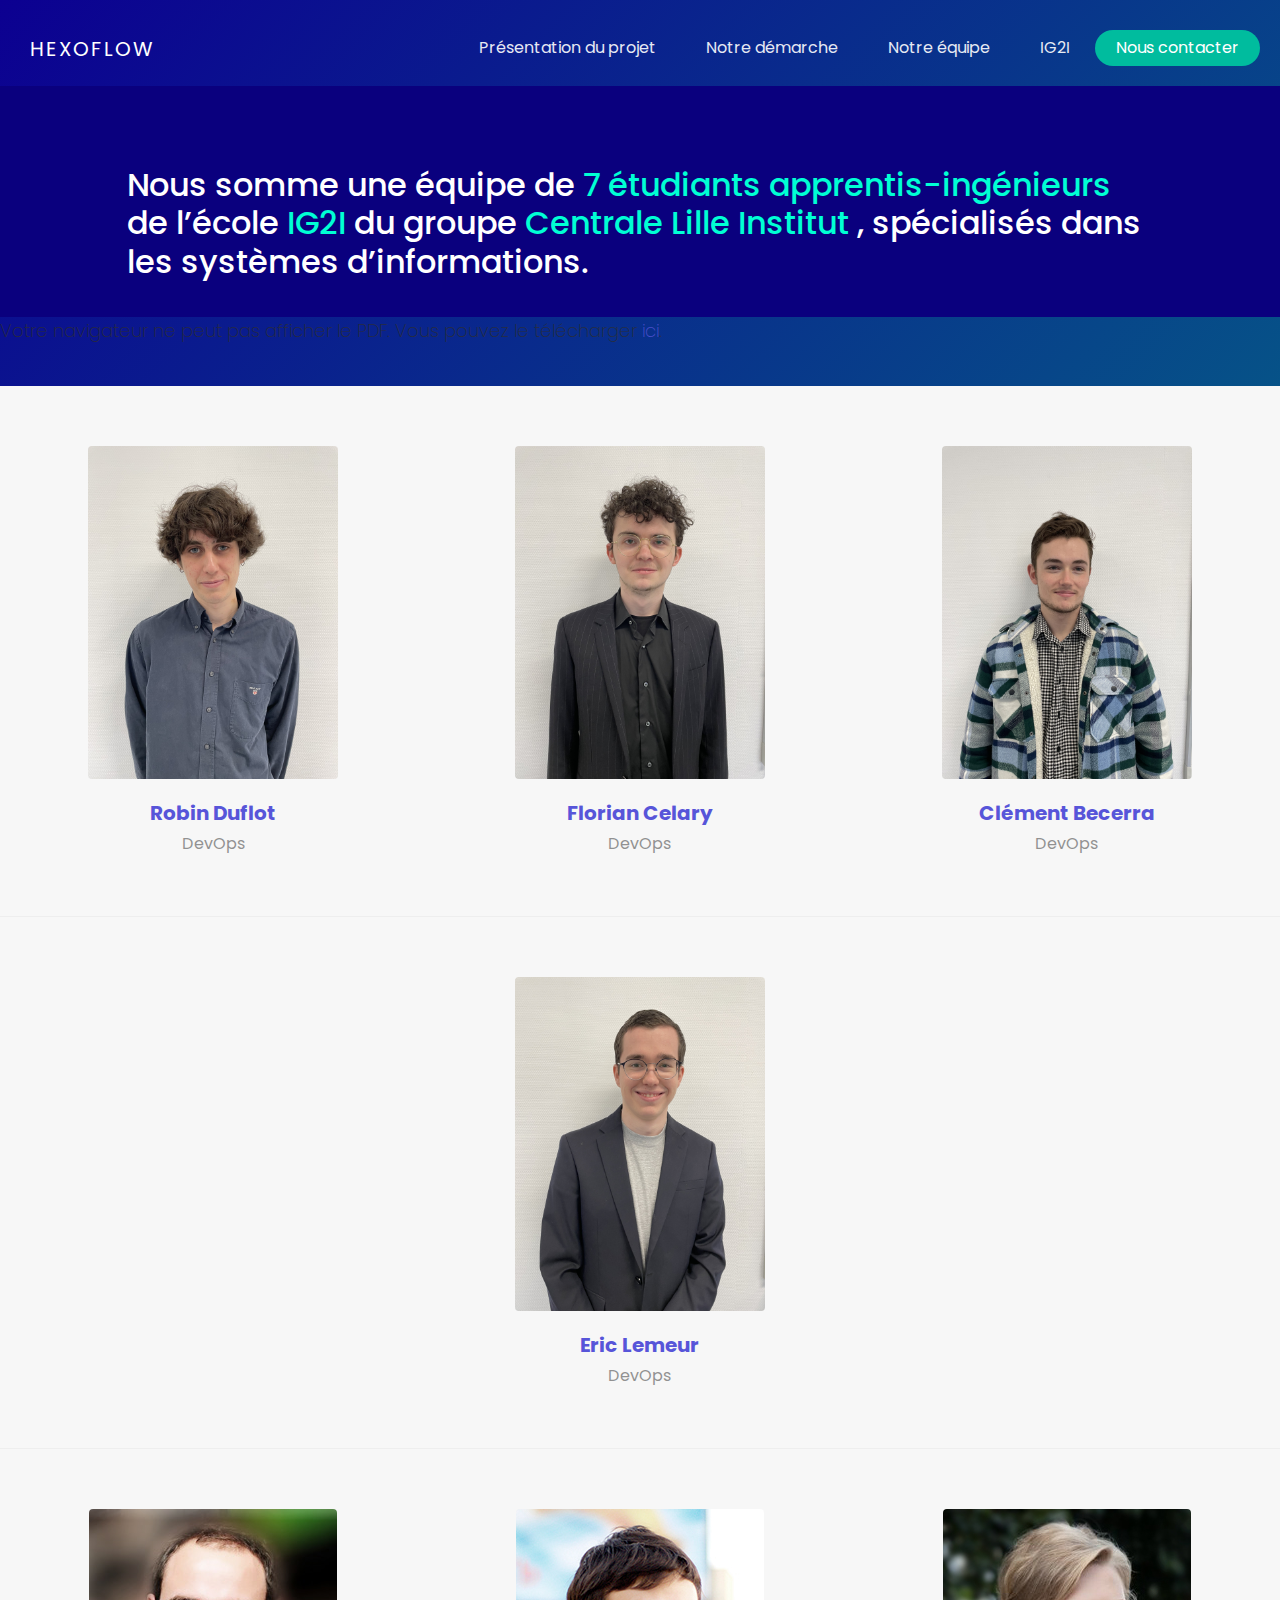
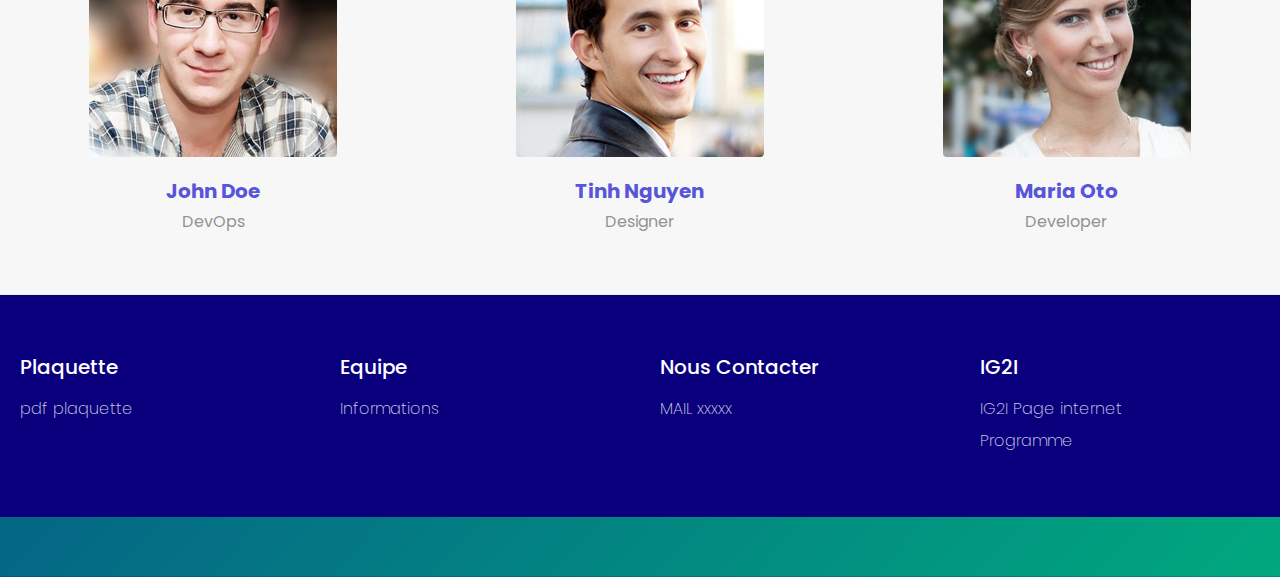
==== commit e804af20: "modif" ====
--- a/dev-space/equipe_info.html
+++ b/dev-space/equipe_info.html
@@ -14,6 +14,7 @@
     <link rel="stylesheet" href="./css/spectre-icons.css">
     <link rel="stylesheet" href="./css/spectre-exp.css">
     <link rel="stylesheet" href="./css/yeo.css">
+    <script src="js/hexoflow.js"></script>
     <meta property="og:title" content="">
     <meta property="og:url" content="">
     <meta property="og:description" content="">
@@ -67,19 +68,19 @@
                 <div class="columns">
                     
                     <div class="column col-4 col-sm-12">
-                        <a href=""><img class="s-circle" src="./images_template/team-1.jpg" alt=""></a>
-                        <a href=""><span class="name">John Doe</span></a>
+                        <a onclick="openCV('robin')" style="cursor: pointer"><img class="s-circle" src="images/photo_equipes/IMG_1269.jpg" alt=""></a>
+                        <a onclick="openCV('robin')"><span class="name">Robin Duflot</span></a>
                         <span class="title">DevOps</span>
                     </div>
                     <div class="column col-4 col-sm-12">
-                        <a href=""><img class="s-circle" src="./images_template/team-2.jpg" alt=""></a>
-                        <a href=""><span class="name">Tinh Nguyen</span></a>
-                        <span class="title">Designer</span>
+                        <a onclick="openCV('robin')" style="cursor: pointer"><img class="s-circle" src="images/photo_equipes/IMG_1273.jpg" alt=""></a>
+                        <a onclick="openCV('robin')"><span class="name">Florian Celary</span></a>
+                        <span class="title">DevOps</span>
                     </div>
                     <div class="column col-4 col-sm-12">
-                        <a href=""><img class="s-circle" src="./images_template/team-3.jpg" alt=""></a>
-                        <a href=" "><span class="name">Maria Oto</span></a>
-                        <span class="title">Developer</span>
+                        <a onclick="openCV('robin')" style="cursor: pointer"><img class="s-circle" src="images/photo_equipes/IMG_1257.jpg" alt=""></a>
+                        <a onclick="openCV('robin')"><span class="name">Clément Becerra</span></a>
+                        <span class="title">DevOps</span>
                     </div>
                 </div>
             </div>
@@ -93,9 +94,9 @@
                         
                     </div>
                     <div class="column col-4 col-sm-12">
-                        <a href=""><img class="s-circle" src="./images_template/team-2.jpg" alt=""></a>
-                        <a href=" "><span class="name">Tinh Nguyen</span></a>
-                        <span class="title">Designer</span>
+                        <a onclick="openCV('robin')" style="cursor: pointer"><img class="s-circle" src="images/photo_equipes/IMG_1260.jpg" alt=""></a>
+                        <a onclick="openCV('robin')"><span class="name">Eric Lemeur</span></a>
+                        <span class="title">DevOps</span>
                     </div>
                     <div class="column col-4 col-sm-12">
                         
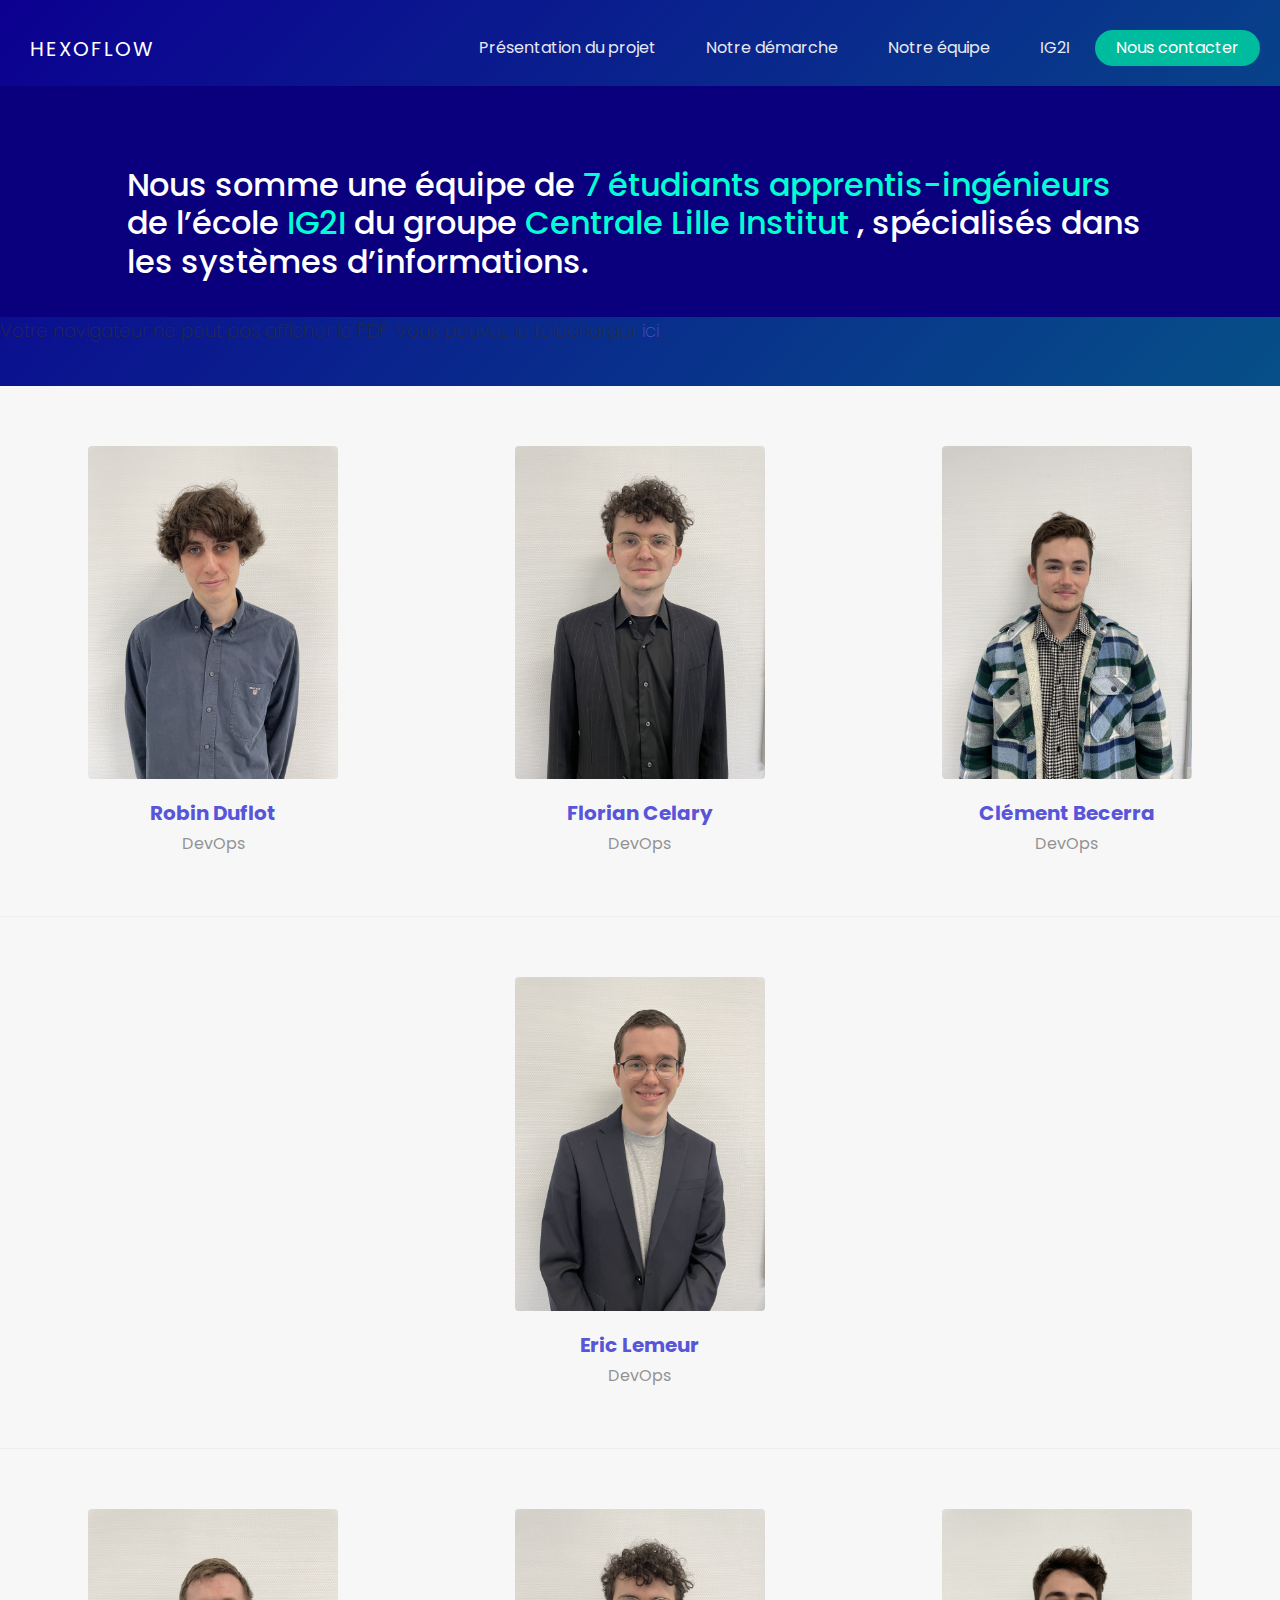
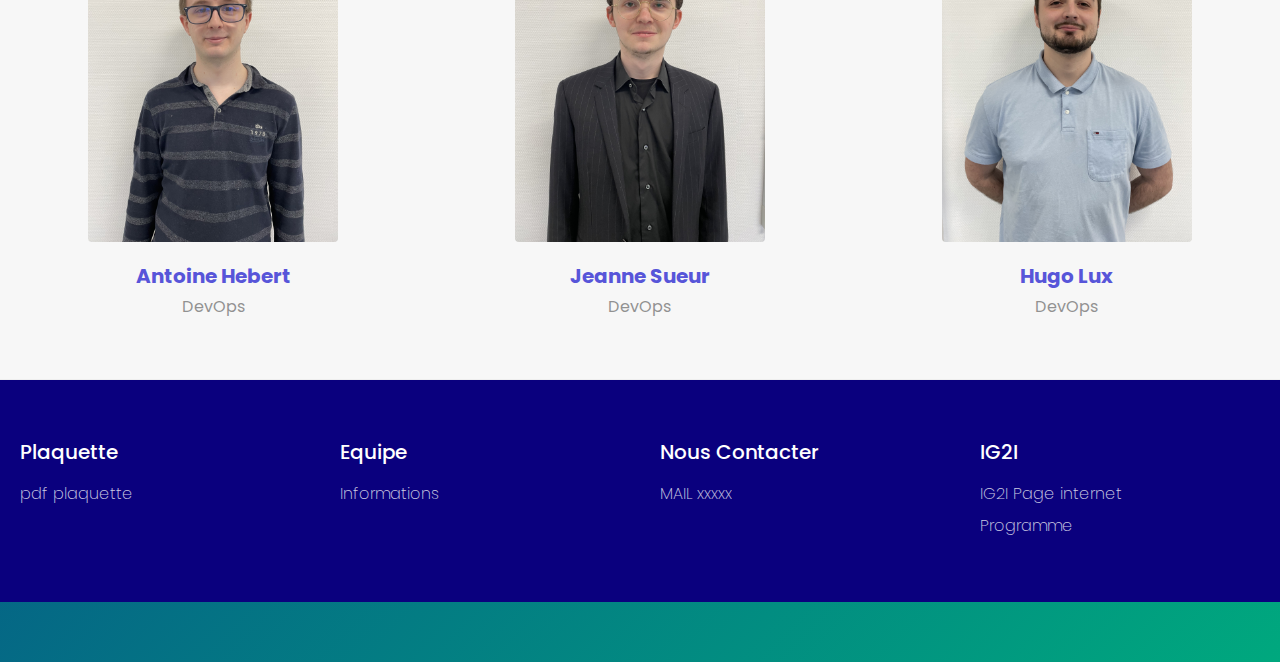
==== commit 33fb2198: "equipe info" ====
--- a/dev-space/equipe_info.html
+++ b/dev-space/equipe_info.html
@@ -73,13 +73,13 @@
                         <span class="title">DevOps</span>
                     </div>
                     <div class="column col-4 col-sm-12">
-                        <a onclick="openCV('robin')" style="cursor: pointer"><img class="s-circle" src="images/photo_equipes/IMG_1273.jpg" alt=""></a>
-                        <a onclick="openCV('robin')"><span class="name">Florian Celary</span></a>
+                        <a onclick="openCV('florian')" style="cursor: pointer"><img class="s-circle" src="images/photo_equipes/IMG_1273.jpg" alt=""></a>
+                        <a onclick="openCV('florian')"><span class="name">Florian Celary</span></a>
                         <span class="title">DevOps</span>
                     </div>
                     <div class="column col-4 col-sm-12">
-                        <a onclick="openCV('robin')" style="cursor: pointer"><img class="s-circle" src="images/photo_equipes/IMG_1257.jpg" alt=""></a>
-                        <a onclick="openCV('robin')"><span class="name">Clément Becerra</span></a>
+                        <a onclick="openCV('clement')" style="cursor: pointer"><img class="s-circle" src="images/photo_equipes/IMG_1257.jpg" alt=""></a>
+                        <a onclick="openCV('clement')"><span class="name">Clément Becerra</span></a>
                         <span class="title">DevOps</span>
                     </div>
                 </div>
@@ -94,8 +94,8 @@
                         
                     </div>
                     <div class="column col-4 col-sm-12">
-                        <a onclick="openCV('robin')" style="cursor: pointer"><img class="s-circle" src="images/photo_equipes/IMG_1260.jpg" alt=""></a>
-                        <a onclick="openCV('robin')"><span class="name">Eric Lemeur</span></a>
+                        <a onclick="openCV('eric')" style="cursor: pointer"><img class="s-circle" src="images/photo_equipes/IMG_1260.jpg" alt=""></a>
+                        <a onclick="openCV('eric')"><span class="name">Eric Lemeur</span></a>
                         <span class="title">DevOps</span>
                     </div>
                     <div class="column col-4 col-sm-12">
@@ -110,19 +110,19 @@
                 <div class="columns">
                 
                     <div class="column col-4 col-sm-12">
-                        <a href=""><img class="s-circle" src="./images_template/team-1.jpg" alt=""></a>
-                        <a href=" "><span class="name">John Doe</span></a>
+                        <a onclick="openCV('antoine')" style="cursor: pointer"><img class="s-circle" src="images/photo_equipes/IMG_1264.jpg" alt=""></a>
+                        <a onclick="openCV('antoine')"><span class="name">Antoine Hebert</span></a>
                         <span class="title">DevOps</span>
                     </div>
                     <div class="column col-4 col-sm-12">
-                        <a href=""><img class="s-circle" src="./images_template/team-2.jpg" alt=""></a>
-                        <a href=" "><span class="name">Tinh Nguyen</span></a>
-                        <span class="title">Designer</span>
+                        <a onclick="openCV('jeanne')" style="cursor: pointer"><img class="s-circle" src="images/photo_equipes/IMG_1273.jpg" alt=""></a>
+                        <a onclick="openCV('jeanne')"><span class="name">Jeanne Sueur</span></a>
+                        <span class="title">DevOps</span>
                     </div>
                     <div class="column col-4 col-sm-12">
-                        <a href=""><img class="s-circle" src="./images_template/team-3.jpg" alt=""></a>
-                        <a href=" "><span class="name">Maria Oto</span></a>
-                        <span class="title">Developer</span>
+                        <a onclick="openCV('hugo')" style="cursor: pointer"><img class="s-circle" src="images/photo_equipes/IMG_1267.jpg" alt=""></a>
+                        <a onclick="openCV('hugo')"><span class="name">Hugo Lux</span></a>
+                        <span class="title">DevOps</span>
                     </div>
                 </div>
             </div>
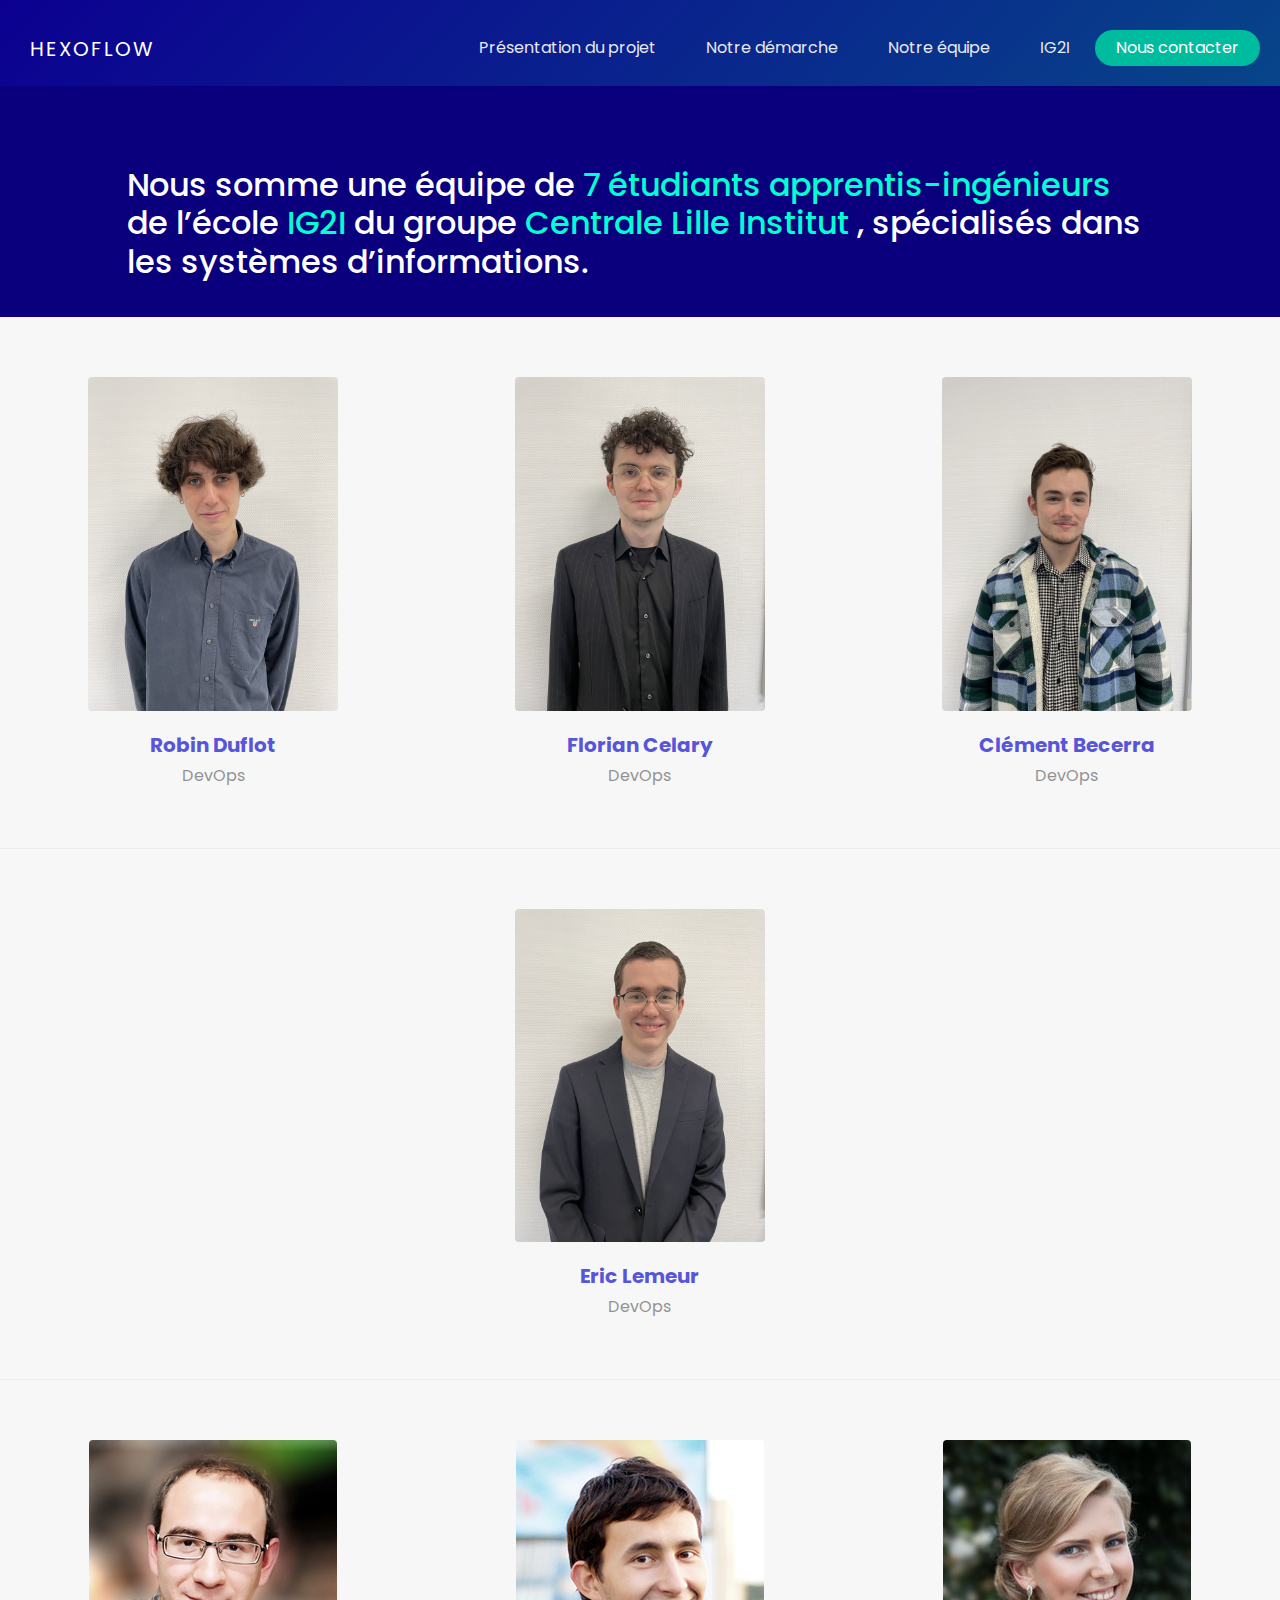
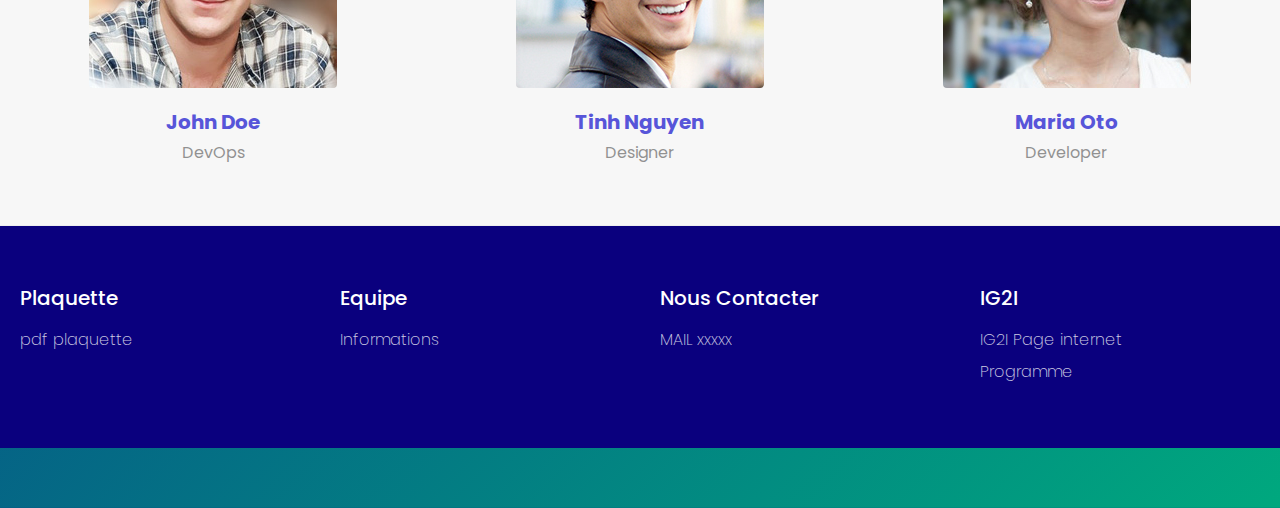
==== commit 2abf4bd2: "modif" ====
--- a/dev-space/equipe_info.html
+++ b/dev-space/equipe_info.html
@@ -59,11 +59,7 @@
             </div>
         </div>
 
-        <object data="nom_du_fichier.pdf" type="application/pdf" width="100%" height="800px">
-            <p>Votre navigateur ne peut pas afficher le PDF. Vous pouvez le télécharger <a href="application/CV_LeMeurEric_FR.pdf">ici</a>.</p>
-        </object>
-        
-        <div class="yeo-team" id="team">
+        <div class="yeo-team">
             <div class="container yeo-body">
                 <div class="columns">
                     
@@ -73,13 +69,13 @@
                         <span class="title">DevOps</span>
                     </div>
                     <div class="column col-4 col-sm-12">
-                        <a onclick="openCV('florian')" style="cursor: pointer"><img class="s-circle" src="images/photo_equipes/IMG_1273.jpg" alt=""></a>
-                        <a onclick="openCV('florian')"><span class="name">Florian Celary</span></a>
+                        <a onclick="openCV('robin')" style="cursor: pointer"><img class="s-circle" src="images/photo_equipes/IMG_1273.jpg" alt=""></a>
+                        <a onclick="openCV('robin')"><span class="name">Florian Celary</span></a>
                         <span class="title">DevOps</span>
                     </div>
                     <div class="column col-4 col-sm-12">
-                        <a onclick="openCV('clement')" style="cursor: pointer"><img class="s-circle" src="images/photo_equipes/IMG_1257.jpg" alt=""></a>
-                        <a onclick="openCV('clement')"><span class="name">Clément Becerra</span></a>
+                        <a onclick="openCV('robin')" style="cursor: pointer"><img class="s-circle" src="images/photo_equipes/IMG_1257.jpg" alt=""></a>
+                        <a onclick="openCV('robin')"><span class="name">Clément Becerra</span></a>
                         <span class="title">DevOps</span>
                     </div>
                 </div>
@@ -94,8 +90,8 @@
                         
                     </div>
                     <div class="column col-4 col-sm-12">
-                        <a onclick="openCV('eric')" style="cursor: pointer"><img class="s-circle" src="images/photo_equipes/IMG_1260.jpg" alt=""></a>
-                        <a onclick="openCV('eric')"><span class="name">Eric Lemeur</span></a>
+                        <a onclick="openCV('robin')" style="cursor: pointer"><img class="s-circle" src="images/photo_equipes/IMG_1260.jpg" alt=""></a>
+                        <a onclick="openCV('robin')"><span class="name">Eric Lemeur</span></a>
                         <span class="title">DevOps</span>
                     </div>
                     <div class="column col-4 col-sm-12">
@@ -110,19 +106,19 @@
                 <div class="columns">
                 
                     <div class="column col-4 col-sm-12">
-                        <a onclick="openCV('antoine')" style="cursor: pointer"><img class="s-circle" src="images/photo_equipes/IMG_1264.jpg" alt=""></a>
-                        <a onclick="openCV('antoine')"><span class="name">Antoine Hebert</span></a>
+                        <a href=""><img class="s-circle" src="./images_template/team-1.jpg" alt=""></a>
+                        <a href=" "><span class="name">John Doe</span></a>
                         <span class="title">DevOps</span>
                     </div>
                     <div class="column col-4 col-sm-12">
-                        <a onclick="openCV('jeanne')" style="cursor: pointer"><img class="s-circle" src="images/photo_equipes/IMG_1273.jpg" alt=""></a>
-                        <a onclick="openCV('jeanne')"><span class="name">Jeanne Sueur</span></a>
-                        <span class="title">DevOps</span>
+                        <a href=""><img class="s-circle" src="./images_template/team-2.jpg" alt=""></a>
+                        <a href=" "><span class="name">Tinh Nguyen</span></a>
+                        <span class="title">Designer</span>
                     </div>
                     <div class="column col-4 col-sm-12">
-                        <a onclick="openCV('hugo')" style="cursor: pointer"><img class="s-circle" src="images/photo_equipes/IMG_1267.jpg" alt=""></a>
-                        <a onclick="openCV('hugo')"><span class="name">Hugo Lux</span></a>
-                        <span class="title">DevOps</span>
+                        <a href=""><img class="s-circle" src="./images_template/team-3.jpg" alt=""></a>
+                        <a href=" "><span class="name">Maria Oto</span></a>
+                        <span class="title">Developer</span>
                     </div>
                 </div>
             </div>
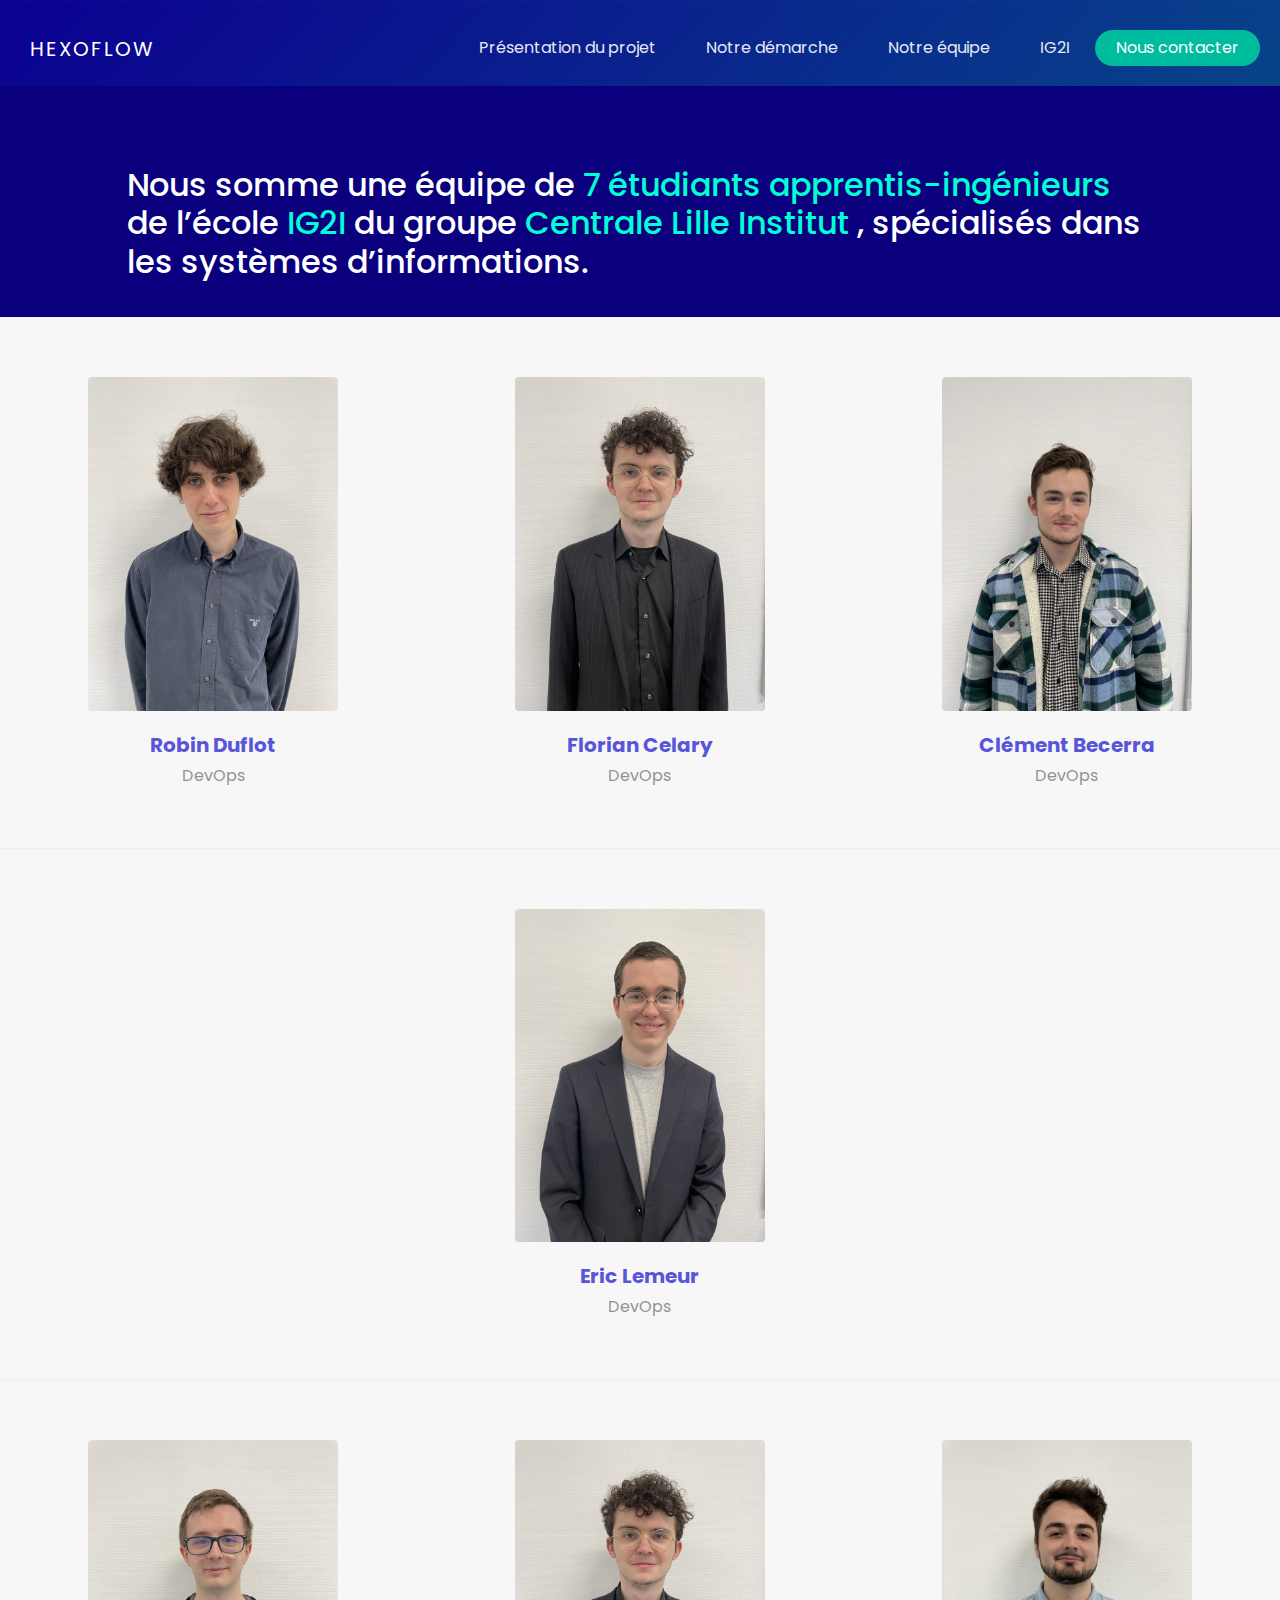
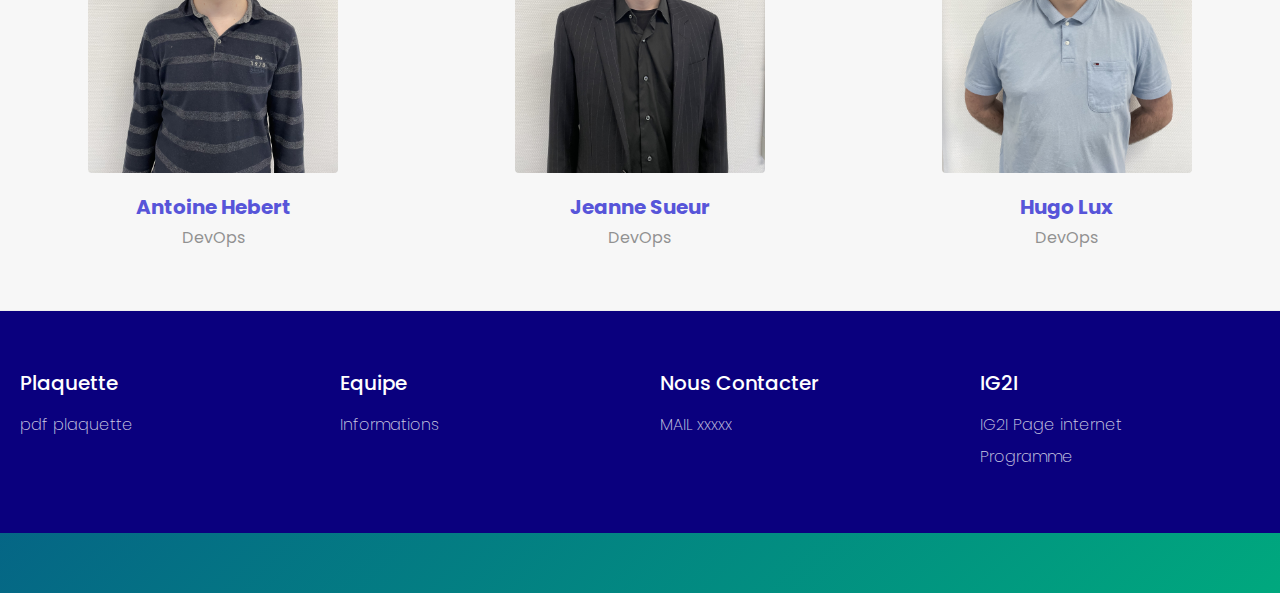
==== commit 0db0cb57: "Merge remote-tracking branch 'origin/main'" ====
--- a/dev-space/equipe_info.html
+++ b/dev-space/equipe_info.html
@@ -69,13 +69,13 @@
                         <span class="title">DevOps</span>
                     </div>
                     <div class="column col-4 col-sm-12">
-                        <a onclick="openCV('robin')" style="cursor: pointer"><img class="s-circle" src="images/photo_equipes/IMG_1273.jpg" alt=""></a>
-                        <a onclick="openCV('robin')"><span class="name">Florian Celary</span></a>
+                        <a onclick="openCV('florian')" style="cursor: pointer"><img class="s-circle" src="images/photo_equipes/IMG_1273.jpg" alt=""></a>
+                        <a onclick="openCV('florian')"><span class="name">Florian Celary</span></a>
                         <span class="title">DevOps</span>
                     </div>
                     <div class="column col-4 col-sm-12">
-                        <a onclick="openCV('robin')" style="cursor: pointer"><img class="s-circle" src="images/photo_equipes/IMG_1257.jpg" alt=""></a>
-                        <a onclick="openCV('robin')"><span class="name">Clément Becerra</span></a>
+                        <a onclick="openCV('clement')" style="cursor: pointer"><img class="s-circle" src="images/photo_equipes/IMG_1257.jpg" alt=""></a>
+                        <a onclick="openCV('clement')"><span class="name">Clément Becerra</span></a>
                         <span class="title">DevOps</span>
                     </div>
                 </div>
@@ -90,8 +90,8 @@
                         
                     </div>
                     <div class="column col-4 col-sm-12">
-                        <a onclick="openCV('robin')" style="cursor: pointer"><img class="s-circle" src="images/photo_equipes/IMG_1260.jpg" alt=""></a>
-                        <a onclick="openCV('robin')"><span class="name">Eric Lemeur</span></a>
+                        <a onclick="openCV('eric')" style="cursor: pointer"><img class="s-circle" src="images/photo_equipes/IMG_1260.jpg" alt=""></a>
+                        <a onclick="openCV('eric')"><span class="name">Eric Lemeur</span></a>
                         <span class="title">DevOps</span>
                     </div>
                     <div class="column col-4 col-sm-12">
@@ -106,19 +106,19 @@
                 <div class="columns">
                 
                     <div class="column col-4 col-sm-12">
-                        <a href=""><img class="s-circle" src="./images_template/team-1.jpg" alt=""></a>
-                        <a href=" "><span class="name">John Doe</span></a>
+                        <a onclick="openCV('antoine')" style="cursor: pointer"><img class="s-circle" src="images/photo_equipes/IMG_1264.jpg" alt=""></a>
+                        <a onclick="openCV('antoine')"><span class="name">Antoine Hebert</span></a>
                         <span class="title">DevOps</span>
                     </div>
                     <div class="column col-4 col-sm-12">
-                        <a href=""><img class="s-circle" src="./images_template/team-2.jpg" alt=""></a>
-                        <a href=" "><span class="name">Tinh Nguyen</span></a>
-                        <span class="title">Designer</span>
+                        <a onclick="openCV('jeanne')" style="cursor: pointer"><img class="s-circle" src="images/photo_equipes/IMG_1273.jpg" alt=""></a>
+                        <a onclick="openCV('jeanne')"><span class="name">Jeanne Sueur</span></a>
+                        <span class="title">DevOps</span>
                     </div>
                     <div class="column col-4 col-sm-12">
-                        <a href=""><img class="s-circle" src="./images_template/team-3.jpg" alt=""></a>
-                        <a href=" "><span class="name">Maria Oto</span></a>
-                        <span class="title">Developer</span>
+                        <a onclick="openCV('hugo')" style="cursor: pointer"><img class="s-circle" src="images/photo_equipes/IMG_1267.jpg" alt=""></a>
+                        <a onclick="openCV('hugo')"><span class="name">Hugo Lux</span></a>
+                        <span class="title">DevOps</span>
                     </div>
                 </div>
             </div>
